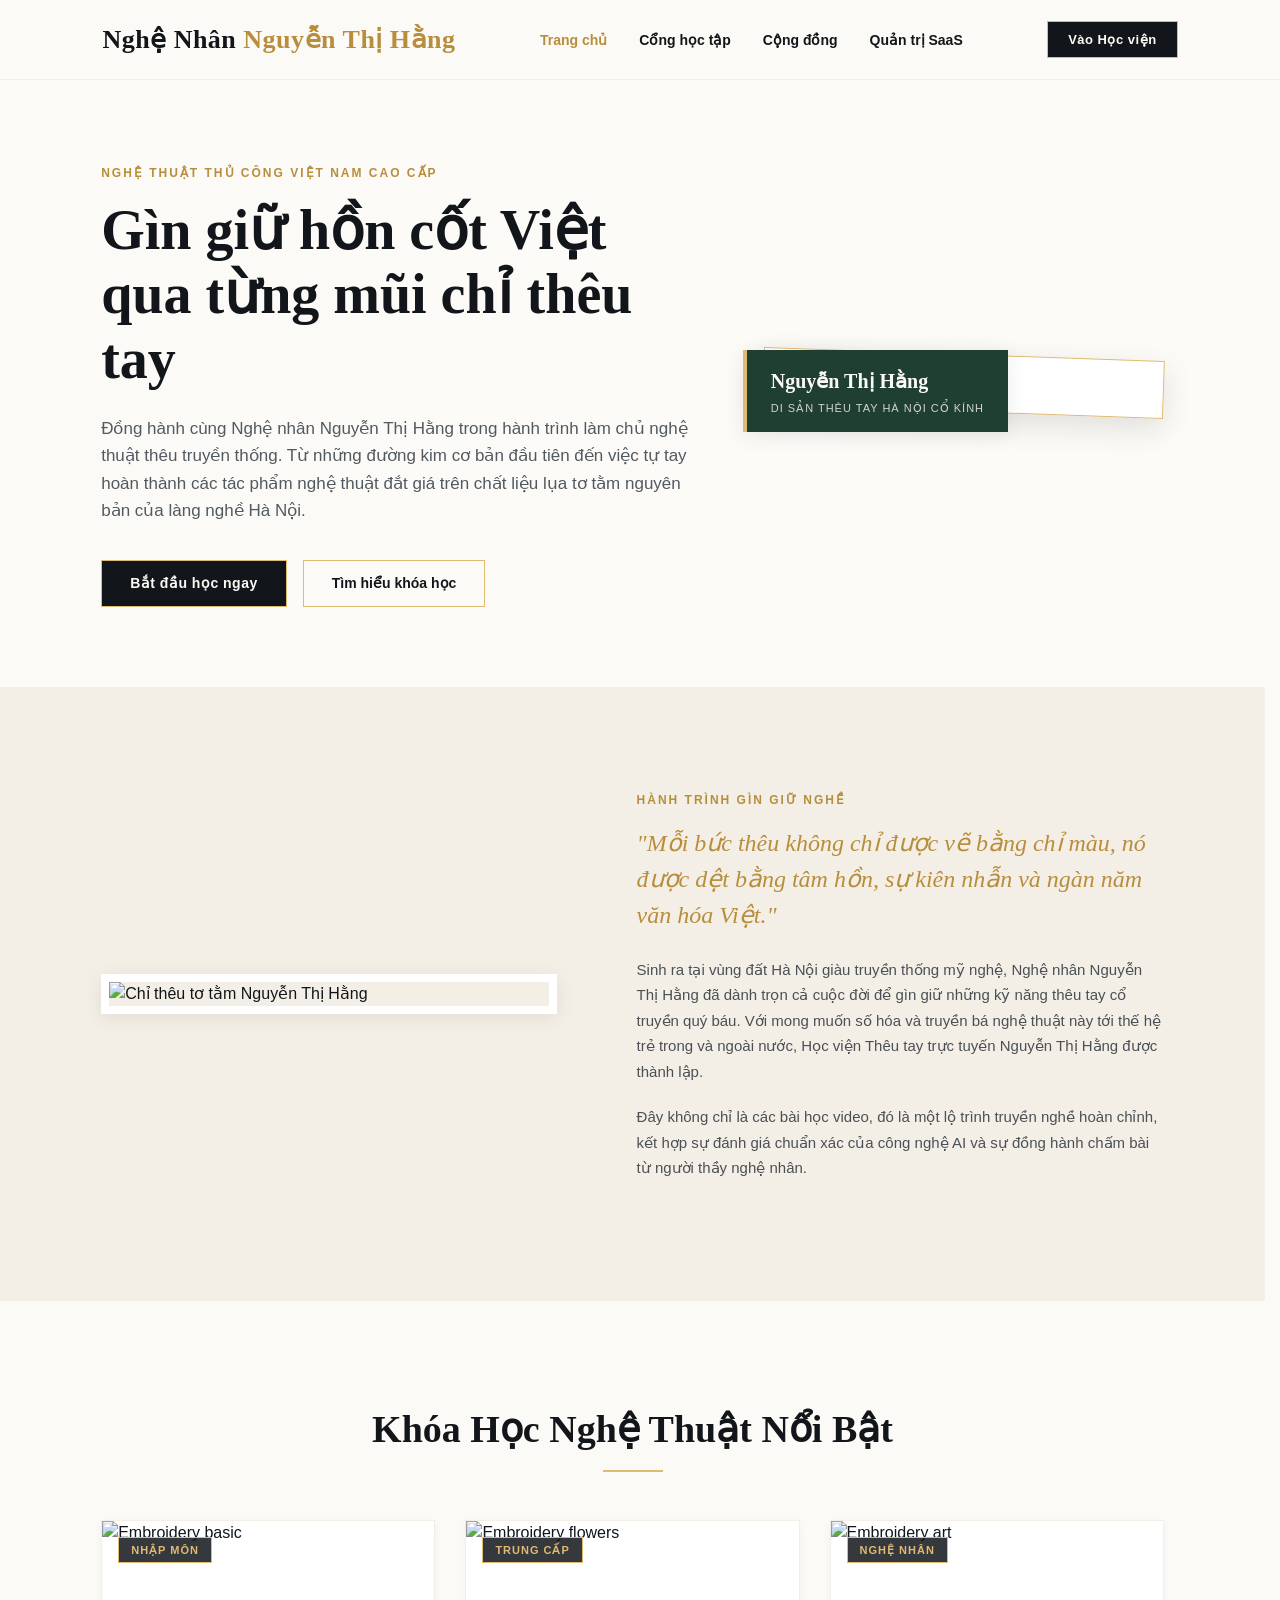
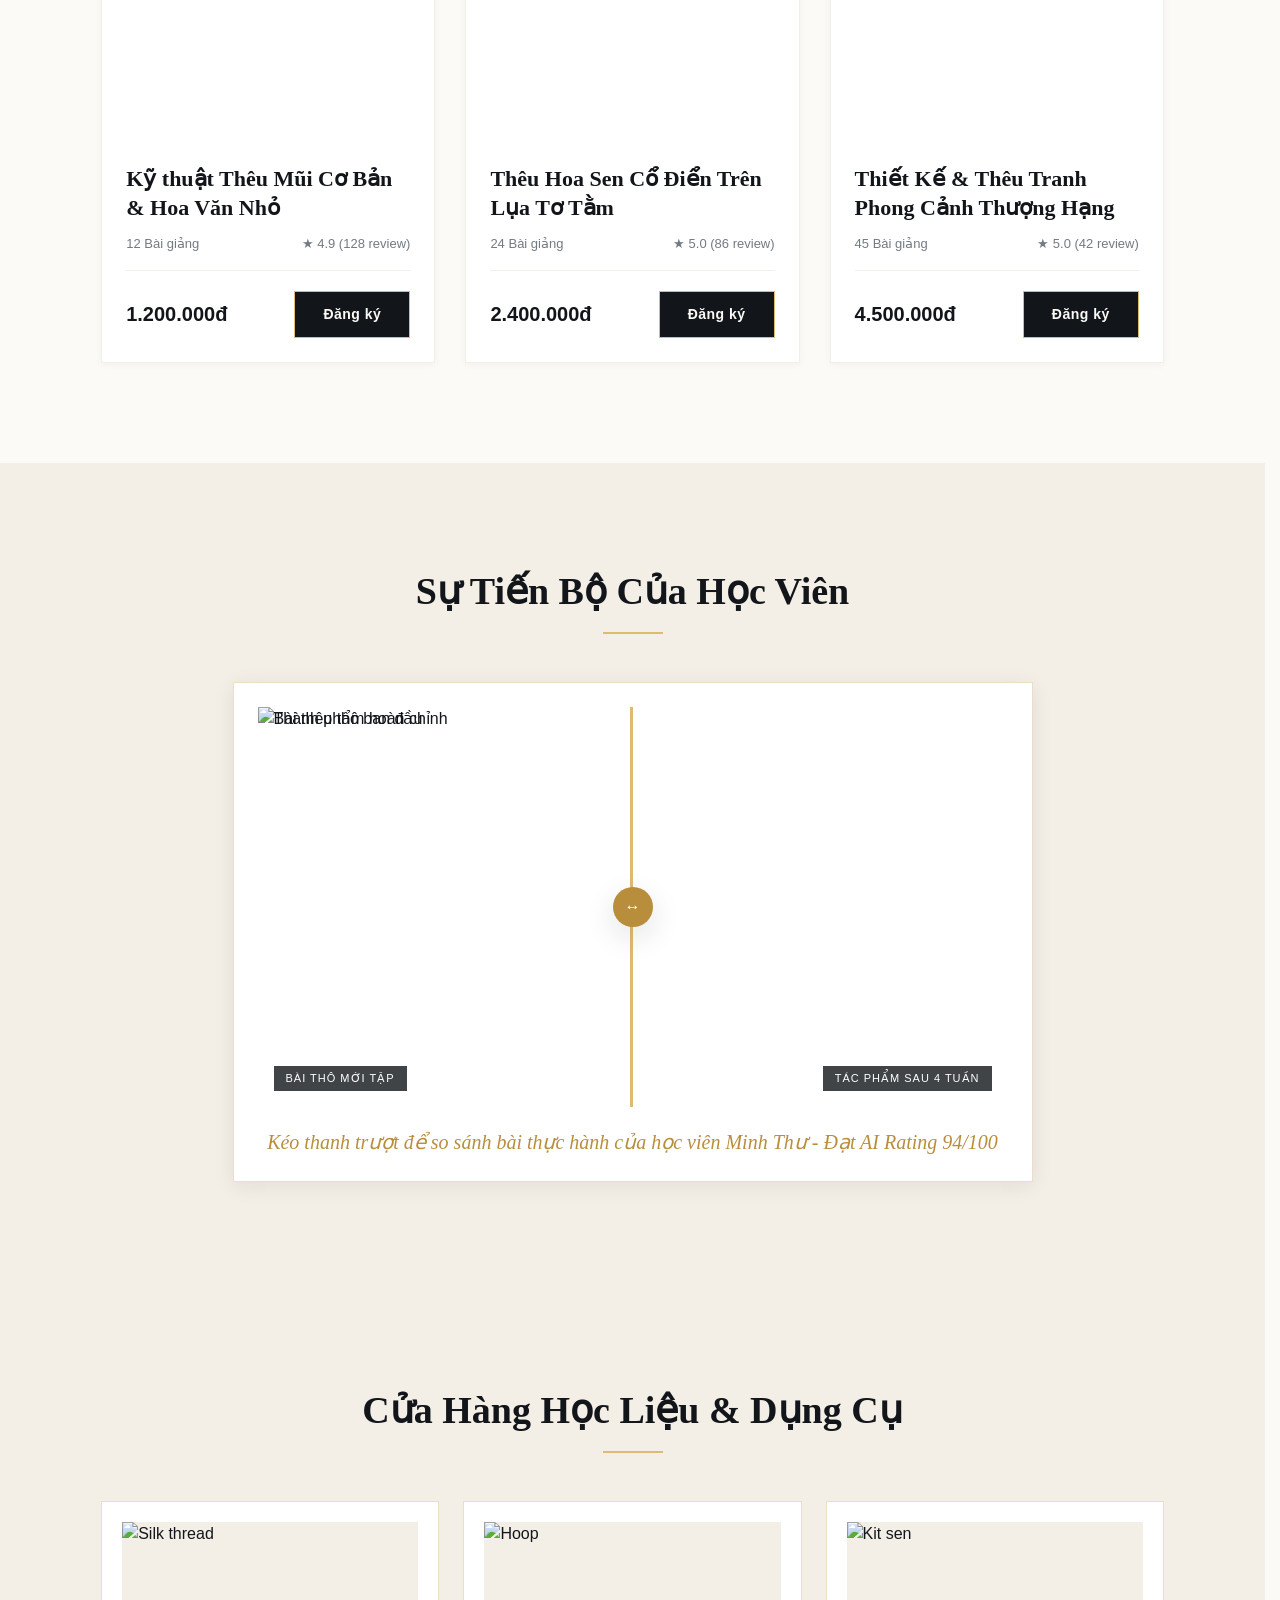
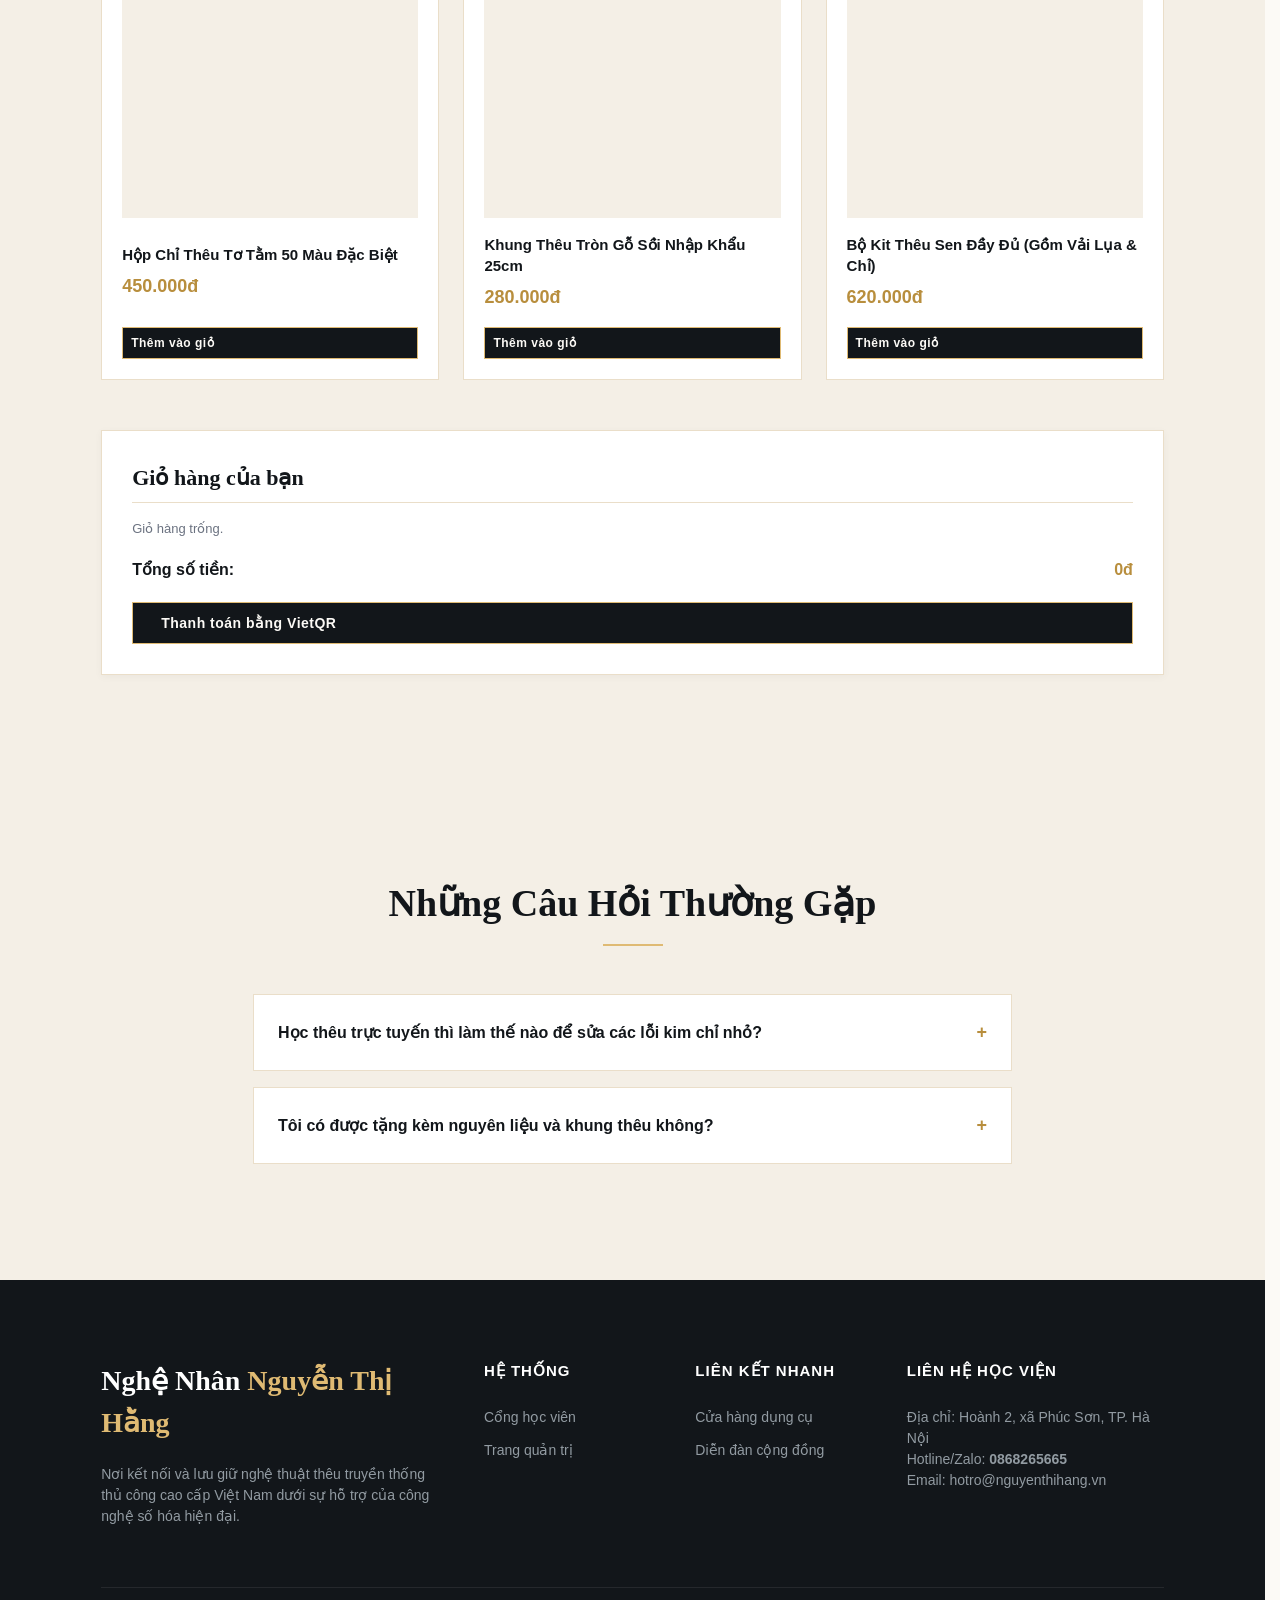
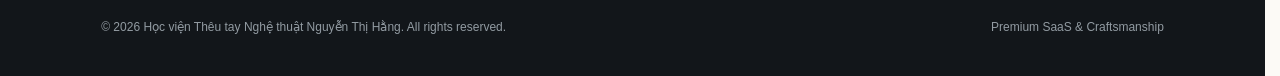
==== index.html @ 8f9fb41b "feat: init premium academy platform design and prototype v1.1" ====
<!DOCTYPE html>
<html lang="vi">
<head>
  <meta charset="UTF-8">
  <meta name="viewport" content="width=device-width, initial-scale=1.0">
  <title>Nghệ nhân Nguyễn Thị Hằng - Học viện Thêu tay Truyền thống Cao cấp</title>
  
  <!-- Main CSS modules -->
  <link rel="stylesheet" href="styles/main.css?v=1.4">
  <link rel="stylesheet" href="styles/landing.css?v=1.4">
  <link rel="stylesheet" href="styles/responsive.css?v=1.4">
</head>
<body>

  <!-- ====================================================
       HEADER / NAVIGATION BAR
       ==================================================== -->
  <nav class="header-nav">
    <a href="index.html" class="logo">Nghệ Nhân <span>Nguyễn Thị Hằng</span></a>
    <ul class="nav-links">
      <li class="active"><a href="index.html">Trang chủ</a></li>
      <li><a href="academy.html">Cổng học tập</a></li>
      <li><a href="community.html">Cộng đồng</a></li>
      <li><a href="admin.html">Quản trị SaaS</a></li>
    </ul>
    <div style="display: flex; align-items: center; gap: 12px;">
      <a href="academy.html" class="btn-primary nav-cta-desktop" style="padding: 8px 20px; font-size: 13px;">Vào Học viện</a>
      <button class="mobile-menu-toggle" onclick="toggleMobileMenu()" aria-label="Toggle Menu">
        <span></span>
      </button>
    </div>
  </nav>

  <!-- Mobile Navigation Drawer Overlay -->
  <div class="mobile-drawer-overlay" id="mobile-drawer-overlay" onclick="toggleMobileMenu()"></div>
  <div class="mobile-drawer" id="mobile-drawer">
    <ul class="mobile-drawer-links">
      <li class="active"><a href="index.html">Trang chủ</a></li>
      <li><a href="academy.html">Cổng học tập</a></li>
      <li><a href="community.html">Cộng đồng</a></li>
      <li><a href="admin.html">Quản trị SaaS</a></li>
    </ul>
    <div style="border-top:1px solid rgba(255,255,255,0.05); padding-top:20px;">
      <a href="academy.html" class="btn-primary" style="padding: 10px 20px; font-size: 14px; width:100%; justify-content:center; display:inline-flex;">Vào Học viện</a>
    </div>
  </div>

  <!-- ====================================================
       HERO SECTION
       ==================================================== -->
  <section class="lp-hero">
    <div class="lp-hero-content">
      <span class="lp-hero-tag">Nghệ thuật thủ công Việt Nam cao cấp</span>
      <h1 class="lp-hero-title">Gìn giữ hồn cốt Việt qua từng mũi chỉ thêu tay</h1>
      <p class="lp-hero-desc">Đồng hành cùng Nghệ nhân Nguyễn Thị Hằng trong hành trình làm chủ nghệ thuật thêu truyền thống. Từ những đường kim cơ bản đầu tiên đến việc tự tay hoàn thành các tác phẩm nghệ thuật đắt giá trên chất liệu lụa tơ tằm nguyên bản của làng nghề Hà Nội.</p>
      <div class="lp-hero-buttons">
        <a href="academy.html" class="btn-primary">Bắt đầu học ngay</a>
        <a href="#featured-courses" class="btn-secondary">Tìm hiểu khóa học</a>
      </div>
    </div>
    <div class="lp-hero-image-container">
      <div class="lp-hero-image-frame">
        <img src="https://images.unsplash.com/photo-1605721911519-3dfeb3be25e7?q=80&width=600&auto=format&fit=crop" alt="Nghệ nhân Nguyễn Thị Hằng" class="lp-hero-image">
      </div>
      <div class="lp-hero-badge">
        <div class="lp-hero-badge-title">Nguyễn Thị Hằng</div>
        <div class="lp-hero-badge-desc">Di sản thêu tay Hà Nội cổ kính</div>
      </div>
    </div>
  </section>

  <!-- ====================================================
       STORY SECTION
       ==================================================== -->
  <section class="lp-story">
    <div class="lp-story-image">
      <img src="https://images.unsplash.com/photo-1544816155-12df9643f363?q=80&width=500&auto=format&fit=crop" alt="Chỉ thêu tơ tằm Nguyễn Thị Hằng" style="width: 100%; display: block;">
    </div>
    <div class="lp-story-content">
      <span class="lp-hero-tag">Hành trình gìn giữ nghề</span>
      <div class="lp-story-quote">"Mỗi bức thêu không chỉ được vẽ bằng chỉ màu, nó được dệt bằng tâm hồn, sự kiên nhẫn và ngàn năm văn hóa Việt."</div>
      <p class="lp-story-text">Sinh ra tại vùng đất Hà Nội giàu truyền thống mỹ nghệ, Nghệ nhân Nguyễn Thị Hằng đã dành trọn cả cuộc đời để gìn giữ những kỹ năng thêu tay cổ truyền quý báu. Với mong muốn số hóa và truyền bá nghệ thuật này tới thế hệ trẻ trong và ngoài nước, Học viện Thêu tay trực tuyến Nguyễn Thị Hằng được thành lập.</p>
      <p class="lp-story-text">Đây không chỉ là các bài học video, đó là một lộ trình truyền nghề hoàn chỉnh, kết hợp sự đánh giá chuẩn xác của công nghệ AI và sự đồng hành chấm bài từ người thầy nghệ nhân.</p>
    </div>
  </section>

  <!-- ====================================================
       FEATURED COURSES
       ==================================================== -->
  <section class="lp-courses" id="featured-courses">
    <h2 class="section-title-luxury">Khóa Học Nghệ Thuật Nổi Bật</h2>
    <div class="lp-courses-grid">
      <div class="course-card">
        <div class="course-card-img-wrapper">
          <span class="course-card-level">Nhập môn</span>
          <img src="https://images.unsplash.com/photo-1620799140408-edc6dcb6d633?q=80&width=400&auto=format&fit=crop" class="course-card-img" alt="Embroidery basic">
        </div>
        <div class="course-card-body">
          <h3 class="course-card-title">Kỹ thuật Thêu Mũi Cơ Bản & Hoa Văn Nhỏ</h3>
          <div class="course-card-meta">
            <span>12 Bài giảng</span>
            <span>★ 4.9 (128 review)</span>
          </div>
          <div class="course-card-footer">
            <span class="course-card-price">1.200.000đ</span>
            <a href="academy.html" class="btn-primary course-card-btn">Đăng ký</a>
          </div>
        </div>
      </div>
      <div class="course-card">
        <div class="course-card-img-wrapper">
          <span class="course-card-level">Trung cấp</span>
          <img src="https://images.unsplash.com/photo-1578301978693-85fa9c0320b9?q=80&width=400&auto=format&fit=crop" class="course-card-img" alt="Embroidery flowers">
        </div>
        <div class="course-card-body">
          <h3 class="course-card-title">Thêu Hoa Sen Cổ Điển Trên Lụa Tơ Tằm</h3>
          <div class="course-card-meta">
            <span>24 Bài giảng</span>
            <span>★ 5.0 (86 review)</span>
          </div>
          <div class="course-card-footer">
            <span class="course-card-price">2.400.000đ</span>
            <a href="academy.html" class="btn-primary course-card-btn">Đăng ký</a>
          </div>
        </div>
      </div>
      <div class="course-card">
        <div class="course-card-img-wrapper">
          <span class="course-card-level">Nghệ nhân</span>
          <img src="https://images.unsplash.com/photo-1513364776144-60967b0f800f?q=80&width=400&auto=format&fit=crop" class="course-card-img" alt="Embroidery art">
        </div>
        <div class="course-card-body">
          <h3 class="course-card-title">Thiết Kế & Thêu Tranh Phong Cảnh Thượng Hạng</h3>
          <div class="course-card-meta">
            <span>45 Bài giảng</span>
            <span>★ 5.0 (42 review)</span>
          </div>
          <div class="course-card-footer">
            <span class="course-card-price">4.500.000đ</span>
            <a href="academy.html" class="btn-primary course-card-btn">Đăng ký</a>
          </div>
        </div>
      </div>
    </div>
  </section>

  <!-- ====================================================
       STUDENT SUCCESS (SLIDER)
       ==================================================== -->
  <section class="lp-success">
    <h2 class="section-title-luxury">Sự Tiến Bộ Của Học Viên</h2>
    <div class="slider-container">
      <div class="slider-view">
        <img src="https://images.unsplash.com/photo-1544816155-12df9643f363?q=80&width=800&auto=format&fit=crop" class="slider-img" alt="Thành phẩm hoàn chỉnh">
        <div class="slider-overlay" id="success-slider-overlay">
          <img src="https://images.unsplash.com/photo-1506744038136-46273834b3fb?q=80&width=800&auto=format&fit=crop" alt="Bài thêu thô ban đầu">
        </div>
        <div class="slider-handle" id="success-slider-handle" onmousedown="startSlideDrag(event)">↔</div>
        <div class="slider-label before">Bài Thô Mới Tập</div>
        <div class="slider-label after">Tác Phẩm Sau 4 Tuần</div>
      </div>
      <div class="slider-caption">Kéo thanh trượt để so sánh bài thực hành của học viên Minh Thư - Đạt AI Rating 94/100</div>
    </div>
  </section>

  <!-- ====================================================
       CỬA HÀNG HỌC LIỆU
       ==================================================== -->
  <section class="lp-courses" style="background:var(--color-silk-light);" id="handmade-shop">
    <h2 class="section-title-luxury">Cửa Hàng Học Liệu & Dụng Cụ</h2>
    <div class="shop-grid">
      <div class="shop-card">
        <img src="https://images.unsplash.com/photo-1544816155-12df9643f363?q=80&width=200&auto=format&fit=crop" class="shop-card-img" alt="Silk thread">
        <div>
          <h4 class="shop-card-title">Hộp Chỉ Thêu Tơ Tằm 50 Màu Đặc Biệt</h4>
          <div class="shop-card-price">450.000đ</div>
        </div>
        <button class="btn-primary" style="width:100%; font-size:12px; padding:8px;" onclick="addToCart('Hộp Chỉ Thêu Tơ Tằm 50 Màu', 450000)">Thêm vào giỏ</button>
      </div>
      <div class="shop-card">
        <img src="https://images.unsplash.com/photo-1506744038136-46273834b3fb?q=80&width=200&auto=format&fit=crop" class="shop-card-img" alt="Hoop">
        <div>
          <h4 class="shop-card-title">Khung Thêu Tròn Gỗ Sồi Nhập Khẩu 25cm</h4>
          <div class="shop-card-price">280.000đ</div>
        </div>
        <button class="btn-primary" style="width:100%; font-size:12px; padding:8px;" onclick="addToCart('Khung Thêu Tròn Gỗ Sồi 25cm', 280000)">Thêm vào giỏ</button>
      </div>
      <div class="shop-card">
        <img src="https://images.unsplash.com/photo-1620799140408-edc6dcb6d633?q=80&width=200&auto=format&fit=crop" class="shop-card-img" alt="Kit sen">
        <div>
          <h4 class="shop-card-title">Bộ Kit Thêu Sen Đầy Đủ (Gồm Vải Lụa & Chỉ)</h4>
          <div class="shop-card-price">620.000đ</div>
        </div>
        <button class="btn-primary" style="width:100%; font-size:12px; padding:8px;" onclick="addToCart('Bộ Kit Thêu Sen Đầy Đủ', 620000)">Thêm vào giỏ</button>
      </div>
    </div>

    <!-- Giỏ hàng động -->
    <div class="cart-container">
      <h3 style="font-family:var(--font-display); font-size:22px; margin-bottom:16px; border-bottom:1px solid var(--color-silk-dark); padding-bottom:8px;">Giỏ hàng của bạn</h3>
      <div id="cart-items-list">
        <p style="color:#6b7280; font-size:13px;">Giỏ hàng trống.</p>
      </div>
      <div style="display:flex; justify-content:space-between; align-items:center; margin-top:20px; font-weight:700; font-size:16px;">
        <span>Tổng số tiền:</span>
        <span id="cart-total-amount" style="color:var(--color-gold-dark);">0đ</span>
      </div>
      <button class="btn-primary" style="margin-top:20px; width:100%;" onclick="checkoutCart()">Thanh toán bằng VietQR</button>
    </div>
  </section>

  <!-- ====================================================
       FAQ SECTION
       ==================================================== -->
  <section class="lp-faq">
    <h2 class="section-title-luxury">Những Câu Hỏi Thường Gặp</h2>
    <div class="faq-item" onclick="toggleFaq(this)">
      <div class="faq-question">Học thêu trực tuyến thì làm thế nào để sửa các lỗi kim chỉ nhỏ?</div>
      <div class="faq-answer">Hệ thống tích hợp AI Stitch Reviewer. Học viên chỉ cần chụp ảnh bài thêu gửi lên, hệ thống sẽ tự quét và phát hiện các mũi thêu bị lỗi khoảng cách, lỏng chỉ để gợi ý khắc phục ngay lập tức, kết hợp sửa bài trực tiếp từ Nghệ nhân Nguyễn Thị Hằng.</div>
    </div>
    <div class="faq-item" onclick="toggleFaq(this)">
      <div class="faq-question">Tôi có được tặng kèm nguyên liệu và khung thêu không?</div>
      <div class="faq-answer">Có. Tất cả các gói khóa học chính thức đều được tặng kèm 1 Hộp Dụng Cụ Thực Hành gồm khung thêu gỗ sồi, vải lụa tơ tằm dệt tay và chỉ thêu đã được phân chia mã màu phù hợp với lộ trình học của bạn.</div>
    </div>
  </section>

  <!-- ====================================================
       FOOTER
       ==================================================== -->
  <footer class="lp-footer">
    <div class="footer-grid">
      <div class="footer-col">
        <div class="footer-logo">Nghệ Nhân <span>Nguyễn Thị Hằng</span></div>
        <p>Nơi kết nối và lưu giữ nghệ thuật thêu truyền thống thủ công cao cấp Việt Nam dưới sự hỗ trợ của công nghệ số hóa hiện đại.</p>
      </div>
      <div class="footer-col">
        <h4>Hệ thống</h4>
        <ul>
          <li><a href="academy.html">Cổng học viên</a></li>
          <li><a href="admin.html">Trang quản trị</a></li>
        </ul>
      </div>
      <div class="footer-col">
        <h4>Liên kết nhanh</h4>
        <ul>
          <li><a href="#handmade-shop">Cửa hàng dụng cụ</a></li>
          <li><a href="community.html">Diễn đàn cộng đồng</a></li>
        </ul>
      </div>
      <div class="footer-col">
        <h4>Liên hệ học viện</h4>
        <p>Địa chỉ: Hoành 2, xã Phúc Sơn, TP. Hà Nội</p>
        <p>Hotline/Zalo: <strong>0868265665</strong></p>
        <p>Email: hotro@nguyenthihang.vn</p>
      </div>
    </div>
    <div class="footer-bottom">
      <p>© 2026 Học viện Thêu tay Nghệ thuật Nguyễn Thị Hằng. All rights reserved.</p>
      <p>Premium SaaS & Craftsmanship</p>
    </div>
  </footer>

  <!-- ====================================================
       MODAL THANH TOÁN (VietQR)
       ==================================================== -->
  <div class="modal-overlay" id="payment-modal">
    <div class="modal-box">
      <h3 style="font-family:var(--font-display); font-size:24px; margin-bottom:12px; color:var(--color-charcoal);">CỔNG THANH TOÁN TỰ ĐỘNG</h3>
      <p style="font-size:13px; color:#6b7280; margin-bottom:20px;">Quét mã VietQR dưới đây để thanh toán tự động qua App ngân hàng.</p>
      <div style="background:white; padding:16px; display:inline-block; border:1px solid var(--color-silk-dark); margin-bottom:16px;">
        <img src="data:image/svg+xml;utf8,<svg xmlns='http://www.w3.org/2000/svg' width='160' height='160'><rect width='160' height='160' fill='white'/><rect x='10' y='10' width='140' height='140' fill='none' stroke='black' stroke-width='4'/><rect x='30' y='30' width='30' height='30' fill='black'/><rect x='100' y='30' width='30' height='30' fill='black'/><rect x='30' y='100' width='30' height='30' fill='black'/><rect x='80' y='80' width='40' height='40' fill='black'/></svg>" alt="VietQR" style="width: 150px; height: 150px;">
      </div>
      <div style="font-weight:700; font-size:18px; margin-bottom:24px; color:var(--color-gold-dark);" id="modal-payment-amount">0đ</div>
      <div style="display:flex; gap:12px; justify-content:center;">
        <button class="btn-primary" style="padding:10px 20px; font-size:13px;" onclick="closePaymentModal(true)">Xác nhận chuyển khoản thành công</button>
        <button class="btn-secondary" style="padding:10px 20px; font-size:13px;" onclick="closePaymentModal(false)">Hủy bỏ</button>
      </div>
    </div>
  </div>

  <!-- JavaScript logic modules -->
  <script src="js/cart.js?v=1.4"></script>
  <script>
    // Mobile menu toggle
    function toggleMobileMenu() {
      const toggle = document.querySelector('.mobile-menu-toggle');
      const drawer = document.getElementById('mobile-drawer');
      const overlay = document.getElementById('mobile-drawer-overlay');
      if (toggle && drawer && overlay) {
        toggle.classList.toggle('active');
        drawer.classList.toggle('active');
        overlay.classList.toggle('active');
      }
    }

    // FAQ toggler
    function toggleFaq(element) {
      element.classList.toggle('active');
    }

    // Before-After Success Slider Drag
    function startSlideDrag(e) {
      e.preventDefault();
      document.onmousemove = function(event) {
        let container = document.querySelector('.slider-view');
        let rect = container.getBoundingClientRect();
        let x = event.clientX - rect.left;
        if (x < 0) x = 0;
        if (x > rect.width) x = rect.width;
        
        let percentage = (x / rect.width) * 100;
        document.getElementById('success-slider-overlay').style.width = percentage + '%';
        document.getElementById('success-slider-handle').style.left = percentage + '%';
      };
      document.onmouseup = function() {
        document.onmousemove = null;
        document.onmouseup = null;
      };
    }
  </script>
</body>
</html>
---- styles/main.css ----
/* ----------------------------------------------------
   HỌC VIỆN THÊU TAY NGUYỄN THỊ HẰNG - MAIN CSS
   ---------------------------------------------------- */
:root {
  /* Colors */
  --color-ivory: #FCFAF6;
  --color-silk-light: #F4EFE6;
  --color-silk-dark: #EADEC9;
  --color-charcoal: #12161A;
  --color-charcoal-light: #1E2329;
  --color-gold-light: #DFBA73;
  --color-gold-dark: #B88E3D;
  --color-emerald: #1F3F32;
  --color-burgundy: #581C1C;
  --color-success: #2E7D32;
  --color-warning: #EF6C00;
  --color-danger: #C62828;
  
  /* Fonts */
  --font-display: 'Cormorant Garamond', serif;
  --font-ui: 'Plus Jakarta Sans', sans-serif;
  
  /* Shadows & Radius */
  --shadow-sm: 0 2px 8px rgba(18, 22, 26, 0.04);
  --shadow-md: 0 4px 20px rgba(18, 22, 26, 0.08);
  --shadow-lg: 0 10px 30px rgba(18, 22, 26, 0.12);
  
  --transition-smooth: all 0.3s cubic-bezier(0.4, 0, 0.2, 1);
}

html {
  scrollbar-gutter: stable;
  scroll-behavior: smooth;
}

* {
  box-sizing: border-box;
  margin: 0;
  padding: 0;
}

body {
  font-family: var(--font-ui);
  background-color: var(--color-ivory);
  color: var(--color-charcoal);
  overflow-x: hidden;
  line-height: 1.5;
  padding-top: 80px; /* Nhường chỗ cho Header cố định */
}

/* Header / Navigation bar chung */
.header-nav {
  height: 80px;
  display: flex;
  justify-content: space-between;
  align-items: center;
  padding: 0 8%;
  background: rgba(252, 250, 246, 0.95);
  border-bottom: 1px solid var(--color-silk-light);
  position: fixed;
  top: 0;
  left: 0;
  right: 0;
  z-index: 1000;
  backdrop-filter: blur(12px);
}

.logo {
  font-family: var(--font-display);
  font-size: 26px;
  font-weight: 700;
  color: var(--color-charcoal);
  text-decoration: none;
  letter-spacing: 0.5px;
}

.logo span {
  color: var(--color-gold-dark);
}

.nav-links {
  display: flex;
  gap: 32px;
  list-style: none;
}

.nav-links a {
  text-decoration: none;
  color: var(--color-charcoal);
  font-weight: 600;
  font-size: 14px;
  transition: var(--transition-smooth);
}

.nav-links a:hover,
.nav-links li.active a {
  color: var(--color-gold-dark);
}

/* Buttons */
.btn-primary {
  background: var(--color-charcoal);
  color: var(--color-ivory);
  border: 1px solid var(--color-gold-light);
  padding: 12px 28px;
  font-family: var(--font-ui);
  font-weight: 600;
  font-size: 14px;
  cursor: pointer;
  transition: var(--transition-smooth);
  display: inline-flex;
  align-items: center;
  gap: 8px;
  letter-spacing: 0.5px;
  text-decoration: none;
}

.btn-primary:hover {
  background: var(--color-gold-dark);
  border-color: var(--color-gold-dark);
  box-shadow: 0 0 12px rgba(223, 186, 115, 0.5);
  color: var(--color-charcoal);
}

.btn-secondary {
  background: transparent;
  color: var(--color-charcoal);
  border: 1px solid var(--color-gold-light);
  padding: 12px 28px;
  font-family: var(--font-ui);
  font-weight: 600;
  font-size: 14px;
  cursor: pointer;
  transition: var(--transition-smooth);
  display: inline-flex;
  align-items: center;
  gap: 8px;
  text-decoration: none;
}

.btn-secondary:hover {
  background: var(--color-silk-light);
}

/* Section Title */
.section-title-luxury {
  font-family: var(--font-display);
  font-size: 38px;
  font-weight: 600;
  color: var(--color-charcoal);
  text-align: center;
  position: relative;
  margin-bottom: 48px;
}

.section-title-luxury::after {
  content: '';
  display: block;
  width: 60px;
  height: 2px;
  background: var(--color-gold-light);
  margin: 12px auto 0 auto;
}

/* Modal Payment styles */
.modal-overlay {
  position: fixed;
  top: 0;
  left: 0;
  right: 0;
  bottom: 0;
  background: rgba(18, 22, 26, 0.7);
  display: flex;
  align-items: center;
  justify-content: center;
  z-index: 20000;
  opacity: 0;
  pointer-events: none;
  transition: var(--transition-smooth);
}

.modal-overlay.active {
  opacity: 1;
  pointer-events: auto;
}

.modal-box {
  background: var(--color-ivory);
  border: 1px solid var(--color-gold-light);
  padding: 40px;
  max-width: 480px;
  width: 90%;
  text-align: center;
  box-shadow: var(--shadow-lg);
  transform: scale(0.9);
  transition: var(--transition-smooth);
}

.modal-overlay.active .modal-box {
  transform: scale(1);
}

/* Sidebar layout chung cho portal */
.portal-layout {
  display: flex;
  min-height: calc(100vh - 80px);
}

.portal-sidebar {
  width: 260px;
  background: var(--color-charcoal);
  color: #90989f;
  border-right: 1px solid rgba(255, 255, 255, 0.05);
  display: flex;
  flex-direction: column;
  justify-content: space-between;
  flex-shrink: 0;
}

.portal-menu {
  padding: 24px 16px;
  list-style: none;
}

.portal-menu-item {
  margin-bottom: 6px;
}

.portal-menu-link {
  display: flex;
  align-items: center;
  gap: 12px;
  padding: 12px 16px;
  color: #90989f;
  text-decoration: none;
  font-size: 14px;
  font-weight: 500;
  border-radius: 6px;
  transition: var(--transition-smooth);
}

.portal-menu-link:hover {
  color: white;
  background: rgba(255, 255, 255, 0.02);
}

.portal-menu-link.active {
  background: var(--color-gold-light);
  color: var(--color-charcoal);
  font-weight: 600;
}

.portal-profile-bar {
  padding: 20px;
  border-top: 1px solid rgba(255, 255, 255, 0.05);
  display: flex;
  align-items: center;
  gap: 12px;
}

.avatar {
  width: 40px;
  height: 40px;
  border-radius: 50%;
  background: var(--color-gold-light);
  display: flex;
  align-items: center;
  justify-content: center;
  font-weight: bold;
  color: var(--color-charcoal);
  border: 2px solid var(--color-gold-light);
}

.portal-main {
  flex: 1;
  padding: 40px;
  background: #FDFCF9;
  overflow-y: auto;
}

/* ====================================================
     MOBILE DRAWER MENU & TOGGLE
     ==================================================== */
/* Ẩn các thành phần di động trên màn hình Desktop */
@media screen and (min-width: 769px) {
  .mobile-drawer,
  .mobile-drawer-overlay,
  .mobile-menu-toggle {
    display: none !important;
  }
}

.mobile-menu-toggle {
  display: none;
  background: none;
  border: none;
  cursor: pointer;
  z-index: 1001;
  width: 40px;
  height: 40px;
  align-items: center;
  justify-content: center;
}

.mobile-menu-toggle span {
  display: block;
  width: 24px;
  height: 2px;
  background-color: var(--color-charcoal);
  position: relative;
  transition: background-color 0.3s ease;
}

.mobile-menu-toggle span::before,
.mobile-menu-toggle span::after {
  content: '';
  position: absolute;
  width: 24px;
  height: 2px;
  background-color: var(--color-charcoal);
  left: 0;
  transition: transform 0.3s ease;
}

.mobile-menu-toggle span::before {
  top: -6px;
}

.mobile-menu-toggle span::after {
  bottom: -6px;
}

.mobile-menu-toggle.active span {
  background-color: transparent;
}
.mobile-menu-toggle.active span::before {
  transform: translateY(6px) rotate(45deg);
  background-color: var(--color-gold-light);
}
.mobile-menu-toggle.active span::after {
  transform: translateY(-6px) rotate(-45deg);
  background-color: var(--color-gold-light);
}

.mobile-drawer {
  position: fixed;
  top: 0;
  right: -100%;
  width: 300px;
  height: 100vh;
  background: var(--color-charcoal);
  z-index: 999;
  padding: 100px 30px 40px 30px;
  box-shadow: var(--shadow-lg);
  transition: right 0.4s cubic-bezier(0.4, 0, 0.2, 1);
  display: flex;
  flex-direction: column;
  justify-content: space-between;
}

.mobile-drawer.active {
  right: 0;
}

.mobile-drawer-links {
  list-style: none;
  display: flex;
  flex-direction: column;
  gap: 20px;
}

.mobile-drawer-links a {
  text-decoration: none;
  color: #90989f;
  font-size: 16px;
  font-weight: 600;
  font-family: var(--font-ui);
  transition: var(--transition-smooth);
  display: block;
  padding: 8px 0;
}

.mobile-drawer-links li.active a,
.mobile-drawer-links a:hover {
  color: var(--color-gold-light);
  padding-left: 8px;
}

.mobile-drawer-overlay {
  position: fixed;
  top: 0;
  left: 0;
  right: 0;
  bottom: 0;
  background: rgba(18, 22, 26, 0.6);
  z-index: 998;
  opacity: 0;
  pointer-events: none;
  backdrop-filter: blur(4px);
  transition: opacity 0.3s ease;
}

.mobile-drawer-overlay.active {
  opacity: 1;
  pointer-events: auto;
}

/* Hiệu ứng fade-in mượt mà cho các tab content */
.student-subtab-content,
.ad-main {
  animation: tabFadeIn 0.35s cubic-bezier(0.4, 0, 0.2, 1);
}

@keyframes tabFadeIn {
  from {
    opacity: 0;
    transform: translateY(6px);
  }
  to {
    opacity: 1;
    transform: translateY(0);
  }
}
---- styles/landing.css ----
/* ----------------------------------------------------
   HỌC VIỆN THÊU TAY NGUYỄN THỊ HẰNG - LANDING & SHOP CSS
   ---------------------------------------------------- */

/* Hero Section */
.lp-hero {
  display: flex;
  padding: 80px 8%;
  align-items: center;
  gap: 60px;
  background: radial-gradient(circle at 90% 10%, #FDFBF7 0%, var(--color-ivory) 100%);
}

.lp-hero-content {
  flex: 1.2;
}

.lp-hero-tag {
  font-size: 12px;
  text-transform: uppercase;
  letter-spacing: 2px;
  color: var(--color-gold-dark);
  font-weight: 700;
  margin-bottom: 16px;
  display: inline-block;
}

.lp-hero-title {
  font-family: var(--font-display);
  font-size: 56px;
  font-weight: 700;
  line-height: 1.15;
  color: var(--color-charcoal);
  margin-bottom: 24px;
}

.lp-hero-desc {
  font-size: 17px;
  color: #525a61;
  margin-bottom: 36px;
  line-height: 1.6;
}

.lp-hero-buttons {
  display: flex;
  gap: 16px;
}

.lp-hero-image-container {
  flex: 0.8;
  position: relative;
}

.lp-hero-image-frame {
  border: 1px solid var(--color-gold-light);
  padding: 16px;
  background: white;
  box-shadow: var(--shadow-lg);
  transform: rotate(2deg);
  transition: var(--transition-smooth);
}

.lp-hero-image-frame:hover {
  transform: rotate(0deg);
}

.lp-hero-image {
  width: 100%;
  height: auto;
  display: block;
  filter: sepia(10%) contrast(102%);
}

.lp-hero-badge {
  position: absolute;
  bottom: -20px;
  left: -20px;
  background: var(--color-emerald);
  color: var(--color-ivory);
  padding: 16px 24px;
  box-shadow: var(--shadow-md);
  border-left: 4px solid var(--color-gold-light);
  z-index: 10;
}

.lp-hero-badge-title {
  font-family: var(--font-display);
  font-size: 20px;
  font-weight: 600;
}

.lp-hero-badge-desc {
  font-size: 11px;
  opacity: 0.8;
  text-transform: uppercase;
  letter-spacing: 1px;
  margin-top: 4px;
}

/* Story Section */
.lp-story {
  padding: 100px 8%;
  background: var(--color-silk-light);
  display: flex;
  align-items: center;
  gap: 80px;
}

.lp-story-image {
  flex: 1;
  border: 8px solid white;
  box-shadow: var(--shadow-md);
}

.lp-story-content {
  flex: 1.2;
}

.lp-story-quote {
  font-family: var(--font-display);
  font-size: 24px;
  font-style: italic;
  color: var(--color-gold-dark);
  margin-bottom: 24px;
  line-height: 1.5;
}

.lp-story-text {
  font-size: 15px;
  line-height: 1.7;
  color: #4a5056;
  margin-bottom: 20px;
}

/* Featured Courses */
.lp-courses {
  padding: 100px 8%;
  background: var(--color-ivory);
}

.lp-courses-grid {
  display: grid;
  grid-template-columns: repeat(auto-fit, minmax(320px, 1fr));
  gap: 30px;
}

.course-card {
  background: white;
  border: 1px solid var(--color-silk-light);
  overflow: hidden;
  box-shadow: var(--shadow-sm);
  transition: var(--transition-smooth);
  position: relative;
}

.course-card:hover {
  transform: translateY(-6px);
  box-shadow: var(--shadow-md);
  border-color: var(--color-gold-light);
}

.course-card-img-wrapper {
  position: relative;
  height: 220px;
  overflow: hidden;
}

.course-card-img {
  width: 100%;
  height: 100%;
  object-fit: cover;
  transition: var(--transition-smooth);
}

.course-card:hover .course-card-img {
  transform: scale(1.05);
}

.course-card-level {
  position: absolute;
  top: 16px;
  left: 16px;
  background: rgba(18, 22, 26, 0.85);
  color: var(--color-gold-light);
  padding: 4px 12px;
  font-size: 11px;
  text-transform: uppercase;
  letter-spacing: 1px;
  font-weight: 600;
  border: 1px solid var(--color-gold-light);
}

.course-card-body {
  padding: 24px;
}

.course-card-title {
  font-family: var(--font-display);
  font-size: 22px;
  font-weight: 600;
  margin-bottom: 12px;
  line-height: 1.3;
}

.course-card-meta {
  display: flex;
  justify-content: space-between;
  color: #727b83;
  font-size: 13px;
  margin-bottom: 20px;
  padding-bottom: 16px;
  border-bottom: 1px solid var(--color-silk-light);
}

.course-card-footer {
  display: flex;
  justify-content: space-between;
  align-items: center;
}

.course-card-price {
  font-size: 20px;
  font-weight: 700;
  color: var(--color-charcoal);
}

.course-card-price del {
  font-size: 13px;
  color: #929ba2;
  font-weight: 400;
  margin-right: 6px;
}

/* Success Slider (Before-After) */
.lp-success {
  padding: 100px 8%;
  background: var(--color-silk-light);
}

.slider-container {
  max-width: 800px;
  margin: 0 auto;
  background: white;
  border: 1px solid var(--color-silk-dark);
  padding: 24px;
  box-shadow: var(--shadow-md);
}

.slider-view {
  position: relative;
  width: 100%;
  height: 400px;
  overflow: hidden;
}

.slider-img {
  position: absolute;
  top: 0;
  left: 0;
  width: 100%;
  height: 100%;
  object-fit: cover;
}

.slider-overlay {
  position: absolute;
  top: 0;
  left: 0;
  width: 50%;
  height: 100%;
  overflow: hidden;
  border-right: 3px solid var(--color-gold-light);
}

.slider-overlay img {
  width: 800px;
  height: 400px;
  object-fit: cover;
  max-width: none;
}

.slider-handle {
  position: absolute;
  top: 0;
  bottom: 0;
  left: 50%;
  width: 40px;
  height: 40px;
  background: var(--color-gold-dark);
  color: white;
  border-radius: 50%;
  display: flex;
  align-items: center;
  justify-content: center;
  transform: translate(-50%, 180px);
  box-shadow: var(--shadow-lg);
  cursor: ew-resize;
  font-weight: bold;
  z-index: 10;
}

.slider-label {
  position: absolute;
  bottom: 16px;
  background: rgba(18, 22, 26, 0.8);
  color: white;
  padding: 4px 12px;
  font-size: 11px;
  text-transform: uppercase;
  letter-spacing: 1px;
}

.slider-label.before { left: 16px; }
.slider-label.after { right: 16px; }

.slider-caption {
  text-align: center;
  margin-top: 20px;
  font-family: var(--font-display);
  font-size: 20px;
  font-style: italic;
  color: var(--color-gold-dark);
}

/* FAQ & Footers */
.lp-faq {
  padding: 100px 20%;
  background: var(--color-silk-light);
}

.faq-item {
  background: white;
  border: 1px solid var(--color-silk-dark);
  margin-bottom: 16px;
  padding: 24px;
  cursor: pointer;
}

.faq-question {
  font-family: var(--font-ui);
  font-size: 16px;
  font-weight: 600;
  display: flex;
  justify-content: space-between;
  align-items: center;
}

.faq-answer {
  margin-top: 16px;
  font-size: 14px;
  color: #5c6267;
  display: none;
}

.faq-item.active .faq-answer {
  display: block;
}

.faq-item.active .faq-question::after {
  content: '−';
}

.faq-question::after {
  content: '+';
  font-size: 18px;
  color: var(--color-gold-dark);
}

.lp-footer {
  background: var(--color-charcoal);
  color: #929ba2;
  padding: 80px 8% 40px 8%;
  font-size: 14px;
}

.footer-grid {
  display: grid;
  grid-template-columns: 2fr 1fr 1fr 1.5fr;
  gap: 40px;
  margin-bottom: 60px;
}

.footer-logo {
  font-family: var(--font-display);
  font-size: 28px;
  color: white;
  font-weight: 700;
  margin-bottom: 20px;
}

.footer-logo span {
  color: var(--color-gold-light);
}

.footer-col h4 {
  color: white;
  font-size: 15px;
  margin-bottom: 24px;
  text-transform: uppercase;
  letter-spacing: 1px;
}

.footer-col ul {
  list-style: none;
}

.footer-col ul li {
  margin-bottom: 12px;
}

.footer-col ul li a {
  color: #929ba2;
  text-decoration: none;
  transition: var(--transition-smooth);
}

.footer-col ul li a:hover {
  color: white;
}

.footer-bottom {
  border-top: 1px solid rgba(255, 255, 255, 0.08);
  padding-top: 30px;
  display: flex;
  justify-content: space-between;
  font-size: 12px;
}

/* ----------------------------------------------------
   CỬA HÀNG HỌC LIỆU (SHOP)
   ---------------------------------------------------- */
.shop-grid {
  display: grid;
  grid-template-columns: repeat(auto-fit, minmax(240px, 1fr));
  gap: 24px;
  margin-bottom: 40px;
}

.shop-card {
  background: white;
  border: 1px solid var(--color-silk-dark);
  padding: 20px;
  display: flex;
  flex-direction: column;
  justify-content: space-between;
  transition: var(--transition-smooth);
}

.shop-card:hover {
  border-color: var(--color-gold-light);
  box-shadow: var(--shadow-md);
  transform: translateY(-4px);
}

.shop-card-img {
  width: 100%;
  aspect-ratio: 1;
  object-fit: cover;
  background: var(--color-silk-light);
  margin-bottom: 16px;
}

.shop-card-title {
  font-size: 15px;
  font-weight: 600;
  margin-bottom: 8px;
  line-height: 1.4;
}

.shop-card-price {
  font-size: 18px;
  font-weight: 700;
  color: var(--color-gold-dark);
  margin-bottom: 16px;
}

.cart-container {
  background: white;
  border: 1px solid var(--color-silk-dark);
  padding: 30px;
  margin-top: 50px;
  box-shadow: var(--shadow-sm);
}

.cart-item {
  display: flex;
  justify-content: space-between;
  align-items: center;
  padding: 16px 0;
  border-bottom: 1px solid var(--color-silk-light);
}

.cart-item span {
  font-weight: 600;
  font-size: 14px;
}
---- styles/responsive.css ----
/* ----------------------------------------------------
   HỌC VIỆN THÊU TAY NGUYỄN THỊ HẰNG - RESPONSIVE MOBILE-FIRST
   ---------------------------------------------------- */

/* --- TABLET LAYOUT (max-width: 1024px) --- */
@media screen and (max-width: 1024px) {
  .lp-hero {
    flex-direction: column;
    padding: 60px 5%;
    text-align: center;
    gap: 40px;
  }
  
  .lp-hero-buttons {
    justify-content: center;
  }
  
  .lp-hero-image-container {
    max-width: 500px;
    width: 100%;
  }

  .lp-story {
    flex-direction: column;
    padding: 60px 5%;
    gap: 40px;
  }

  .sa-course-player {
    grid-template-columns: 1fr;
  }

  .ad-grid-2 {
    grid-template-columns: 1fr;
  }

  .com-layout {
    grid-template-columns: 1fr;
  }
}

/* --- MOBILE LAYOUT (max-width: 768px) --- */
@media screen and (max-width: 768px) {
  body {
    padding-top: 70px;
  }

  .header-nav {
    height: 70px;
    padding: 0 5%;
  }

  .logo {
    font-size: 20px;
  }

  .nav-links {
    display: none; /* Ẩn menu chính trên mobile */
  }

  .mobile-menu-toggle {
    display: flex; /* Hiện Hamburger Menu trên mobile */
  }

  .nav-cta-desktop {
    display: none !important; /* Ẩn nút CTA trên mobile nav */
  }

  .lp-hero-title {
    font-size: 38px;
  }

  .lp-hero-desc {
    font-size: 15px;
  }

  .section-title-luxury {
    font-size: 28px;
    margin-bottom: 30px;
  }

  /* Success Before-After slider mobile */
  .slider-view {
    height: 250px;
  }
  
  .slider-overlay img {
    height: 250px;
    width: 100%;
  }

  .slider-handle {
    transform: translate(-50%, 105px);
  }

  /* Gallery Grid LP */
  .gallery-grid {
    grid-template-columns: repeat(2, 1fr);
  }

  .gallery-item {
    height: 180px;
  }

  /* Portal Sidebar layout mobile */
  .portal-layout {
    flex-direction: column;
  }

  .portal-sidebar {
    width: 100%;
    border-right: none;
    border-bottom: 1px solid rgba(255, 255, 255, 0.05);
  }

  .portal-sidebar-title {
    display: none !important; /* Ẩn chữ tiêu đề Học viện Portal trên di động */
  }

  .portal-menu {
    display: flex;
    overflow-x: auto;
    padding: 12px 16px;
    gap: 8px;
    -webkit-overflow-scrolling: touch;
    scrollbar-width: none; /* Ẩn thanh cuộn trên Firefox */
  }

  .portal-menu::-webkit-scrollbar {
    display: none; /* Ẩn thanh cuộn trên Chrome/Safari */
  }

  .portal-menu-item {
    margin-bottom: 0;
    flex-shrink: 0;
  }

  .portal-menu-link {
    padding: 8px 14px;
    font-size: 13px;
    white-space: nowrap;
  }

  .portal-profile-bar {
    display: none; /* Ẩn thanh profile sidebar dưới đáy */
  }

  .portal-main {
    padding: 20px 16px;
  }

  /* Cart Container Mobile */
  .cart-container {
    padding: 16px;
    margin-top: 30px;
  }

  /* Modal Box Mobile */
  .modal-box {
    padding: 24px 16px;
  }

  /* AI stitch analyzer mobile */
  .ai-flex {
    flex-direction: column;
  }

  .ai-upload-box {
    height: 280px;
  }

  /* Shop */
  .shop-grid {
    grid-template-columns: repeat(2, 1fr);
    gap: 16px;
  }
  
  .shop-card {
    padding: 12px;
  }

  /* Admin tables */
  .ad-layout {
    flex-direction: column;
  }

  .ad-sidebar {
    width: 100%;
    padding: 16px;
    border-right: none;
    border-bottom: 1px solid #e5e7eb;
  }

  .ad-sidebar-title {
    display: none !important; /* Ẩn chữ tiêu đề Bảng Vận Hành trên di động */
  }
  
  .ad-sidebar ul {
    display: flex;
    overflow-x: auto;
    gap: 8px;
    scrollbar-width: none; /* Ẩn thanh cuộn trên Firefox */
  }

  .ad-sidebar ul::-webkit-scrollbar {
    display: none; /* Ẩn thanh cuộn trên Chrome/Safari */
  }

  .ad-menu-link {
    margin-bottom: 0;
    white-space: nowrap;
  }

  .ad-main {
    padding: 20px 16px;
  }

  .ad-kpis {
    grid-template-columns: repeat(2, 1fr);
    gap: 12px;
  }

  .kpi-card {
    padding: 16px;
  }

  .kpi-val {
    font-size: 22px;
  }

  /* Bảng biểu cho phép cuộn ngang */
  .ad-panel {
    overflow-x: auto;
  }

  .ad-table {
    width: 100%;
    min-width: 600px;
  }
  
  /* Footer mobile */
  .footer-grid {
    grid-template-columns: 1fr;
    gap: 30px;
  }
}

/* --- EXTREMELY SMALL SCREENS (max-width: 480px) --- */
@media screen and (max-width: 480px) {
  .lp-hero-title {
    font-size: 32px;
  }

  .lp-hero-buttons {
    flex-direction: column;
    gap: 12px;
  }

  .gallery-grid {
    grid-template-columns: 1fr;
  }

  .shop-grid {
    grid-template-columns: 1fr;
  }

  .ad-kpis {
    grid-template-columns: 1fr;
  }
}
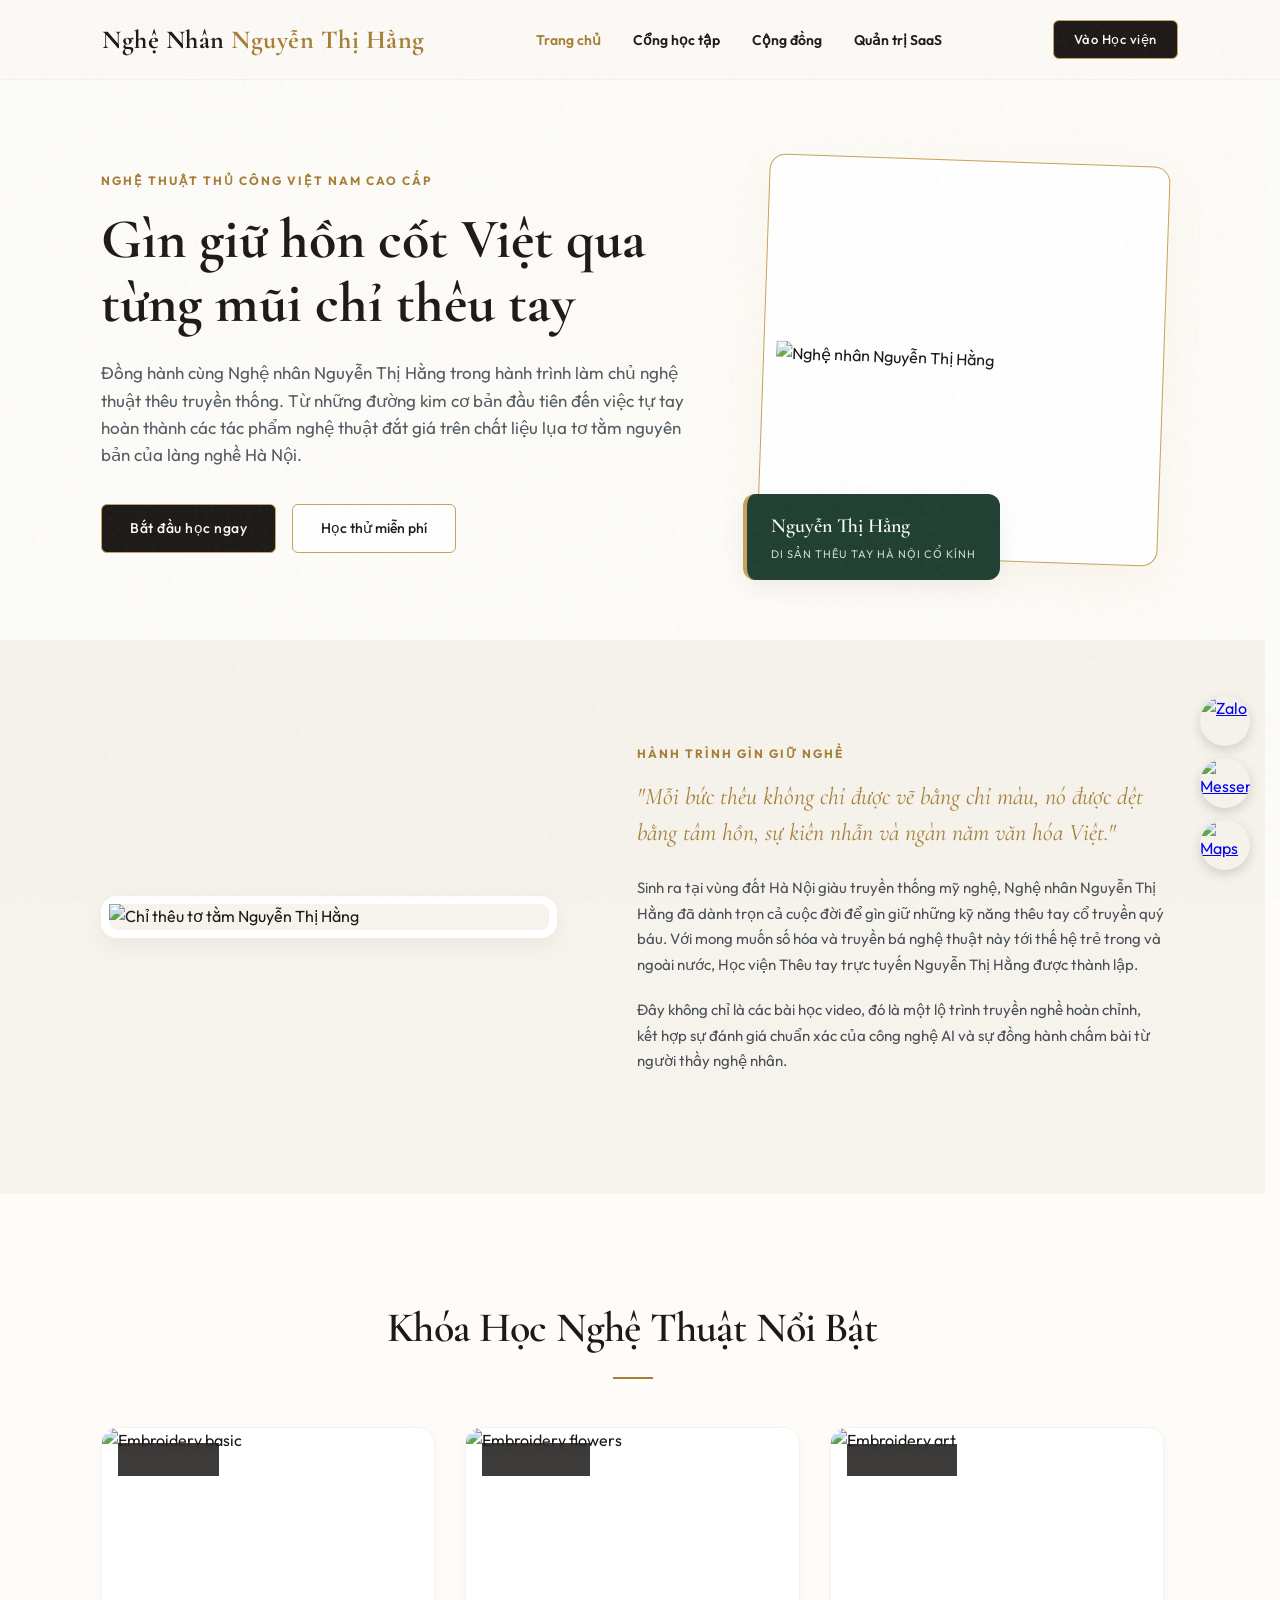
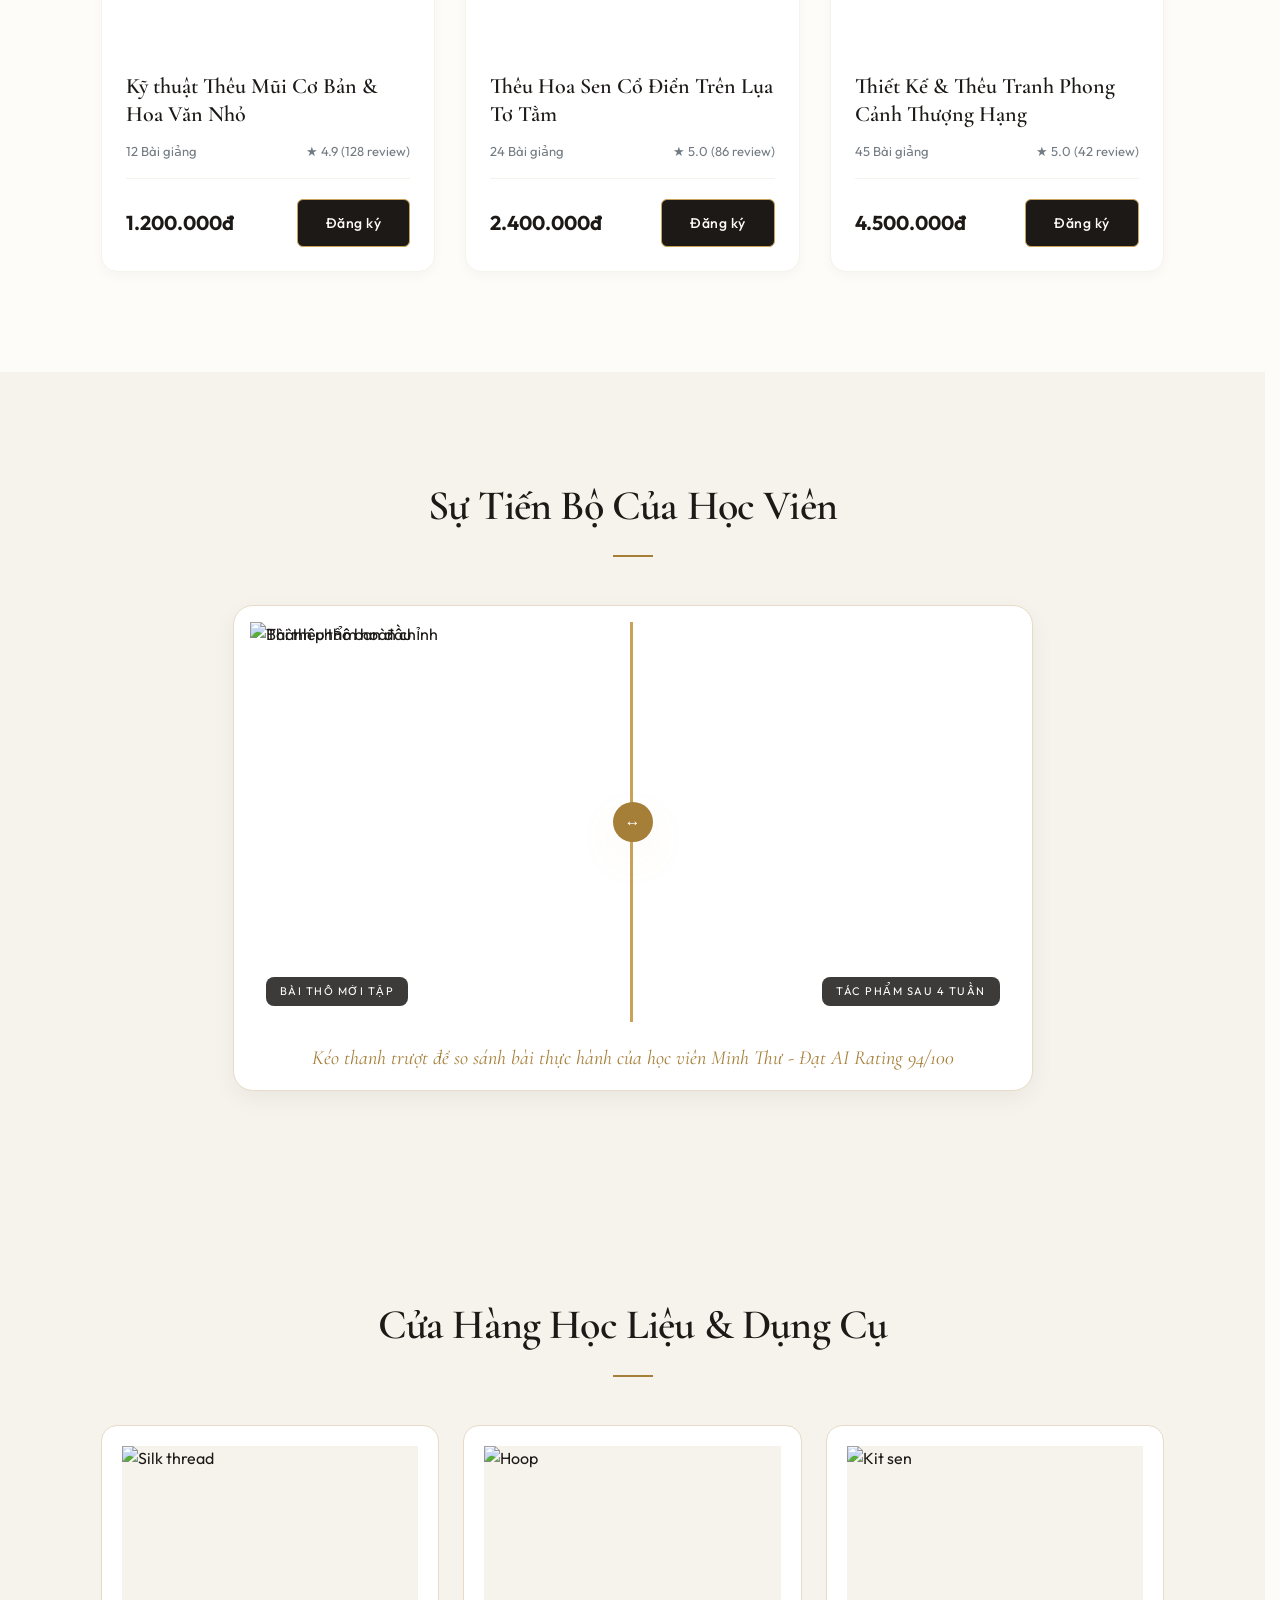
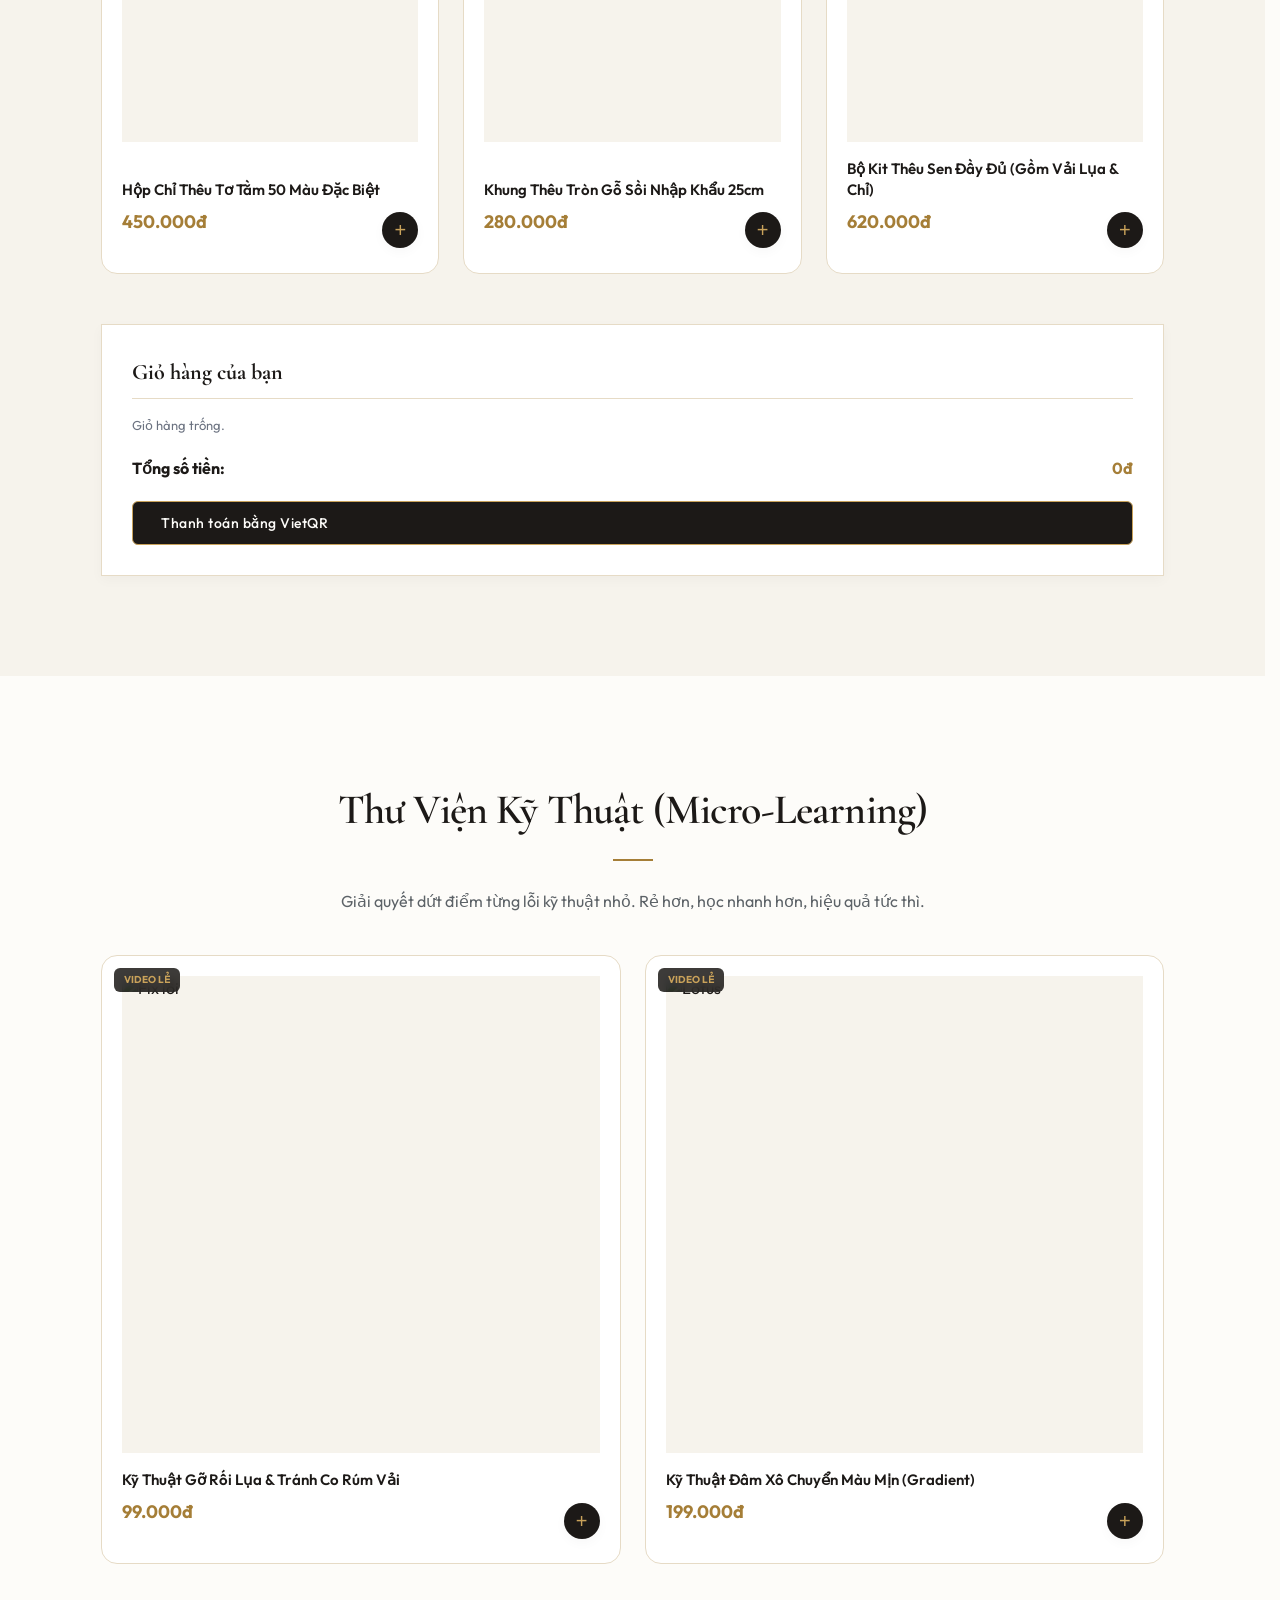
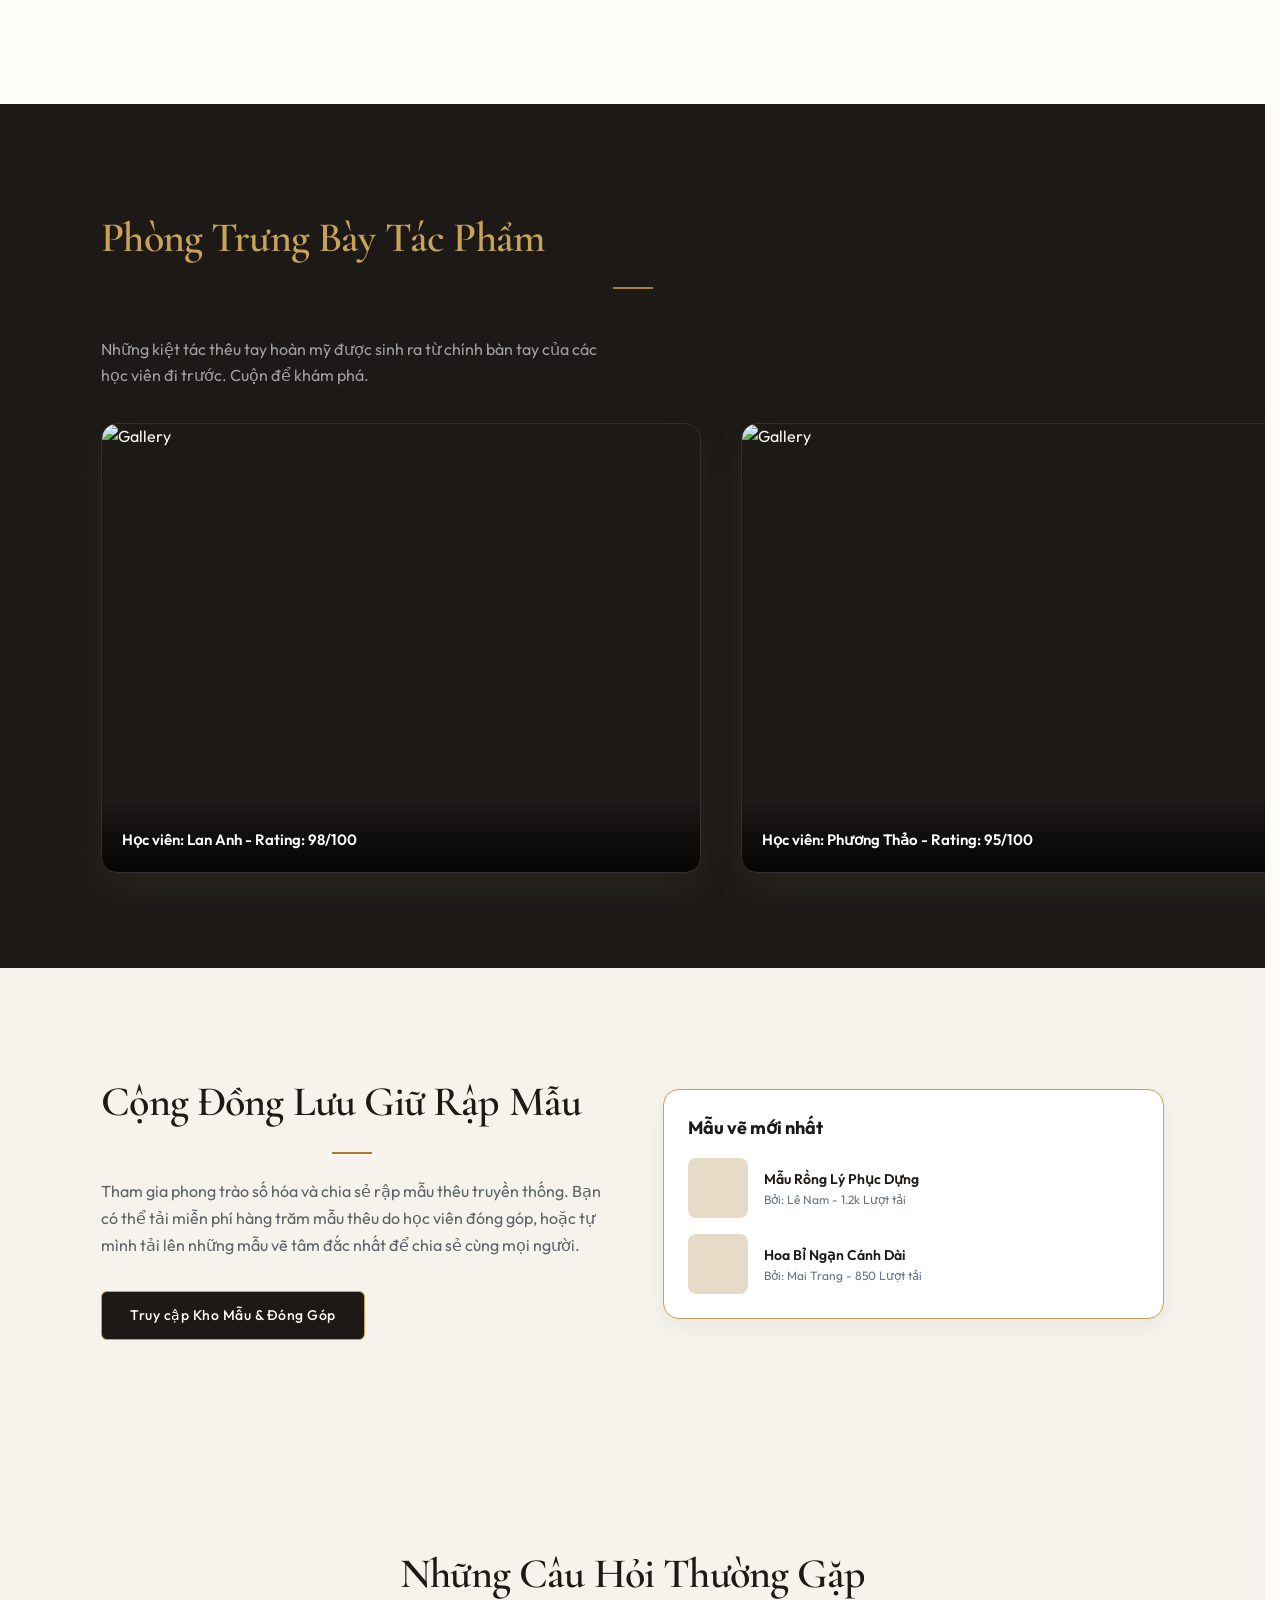
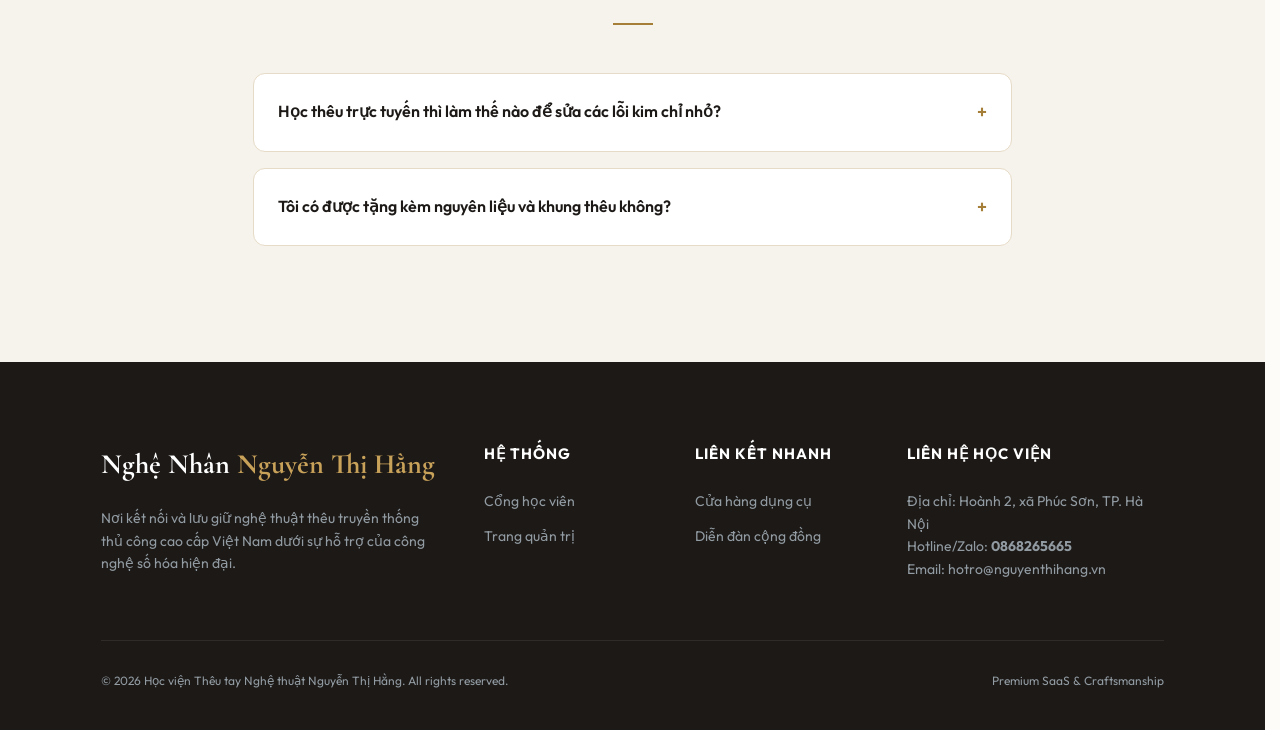
==== commit ebe340de: "feat(ui): update landing page, admin, academy layout and styles" ====
--- a/index.html
+++ b/index.html
@@ -5,12 +5,18 @@
   <meta name="viewport" content="width=device-width, initial-scale=1.0">
   <title>Nghệ nhân Nguyễn Thị Hằng - Học viện Thêu tay Truyền thống Cao cấp</title>
   
+  <link rel="preconnect" href="https://fonts.googleapis.com">
+  <link rel="preconnect" href="https://fonts.gstatic.com" crossorigin>
+  <link href="https://fonts.googleapis.com/css2?family=Cormorant+Garamond:ital,wght@0,400;0,600;0,700;1,400;1,600&family=Outfit:wght@300;400;500;600&display=swap" rel="stylesheet">
+  
   <!-- Main CSS modules -->
   <link rel="stylesheet" href="styles/main.css?v=1.4">
   <link rel="stylesheet" href="styles/landing.css?v=1.4">
   <link rel="stylesheet" href="styles/responsive.css?v=1.4">
 </head>
 <body>
+  <div class="noise-overlay" aria-hidden="true"></div>
+
 
   <!-- ====================================================
        HEADER / NAVIGATION BAR
@@ -20,7 +26,7 @@
     <ul class="nav-links">
       <li class="active"><a href="index.html">Trang chủ</a></li>
       <li><a href="academy.html">Cổng học tập</a></li>
-      <li><a href="community.html">Cộng đồng</a></li>
+      <li><a href="academy.html#community">Cộng đồng</a></li>
       <li><a href="admin.html">Quản trị SaaS</a></li>
     </ul>
     <div style="display: flex; align-items: center; gap: 12px;">
@@ -37,7 +43,7 @@
     <ul class="mobile-drawer-links">
       <li class="active"><a href="index.html">Trang chủ</a></li>
       <li><a href="academy.html">Cổng học tập</a></li>
-      <li><a href="community.html">Cộng đồng</a></li>
+      <li><a href="academy.html#community" onclick="toggleMobileMenu(); switchStudentTab('community')">Cộng đồng</a></li>
       <li><a href="admin.html">Quản trị SaaS</a></li>
     </ul>
     <div style="border-top:1px solid rgba(255,255,255,0.05); padding-top:20px;">
@@ -53,14 +59,16 @@
       <span class="lp-hero-tag">Nghệ thuật thủ công Việt Nam cao cấp</span>
       <h1 class="lp-hero-title">Gìn giữ hồn cốt Việt qua từng mũi chỉ thêu tay</h1>
       <p class="lp-hero-desc">Đồng hành cùng Nghệ nhân Nguyễn Thị Hằng trong hành trình làm chủ nghệ thuật thêu truyền thống. Từ những đường kim cơ bản đầu tiên đến việc tự tay hoàn thành các tác phẩm nghệ thuật đắt giá trên chất liệu lụa tơ tằm nguyên bản của làng nghề Hà Nội.</p>
-      <div class="lp-hero-buttons">
+      <div class="lp-hero-buttons gsap-hero-btn">
         <a href="academy.html" class="btn-primary">Bắt đầu học ngay</a>
-        <a href="#featured-courses" class="btn-secondary">Tìm hiểu khóa học</a>
+        <a href="academy.html#trial" class="btn-secondary" style="background: white;">Học thử miễn phí</a>
       </div>
     </div>
     <div class="lp-hero-image-container">
-      <div class="lp-hero-image-frame">
-        <img src="https://images.unsplash.com/photo-1605721911519-3dfeb3be25e7?q=80&width=600&auto=format&fit=crop" alt="Nghệ nhân Nguyễn Thị Hằng" class="lp-hero-image">
+      <div class="lp-hero-image-frame" style="min-height: 400px; display: flex; align-items: center; justify-content: center;">
+        <img src="https://images.unsplash.com/photo-1544816155-12df9643f363?q=80&width=600&auto=format&fit=crop" 
+             onerror="this.onerror=null; this.src='https://images.pexels.com/photos/4609022/pexels-photo-4609022.jpeg?auto=compress&cs=tinysrgb&w=600';" 
+             alt="Nghệ nhân Nguyễn Thị Hằng" class="lp-hero-image">
       </div>
       <div class="lp-hero-badge">
         <div class="lp-hero-badge-title">Nguyễn Thị Hằng</div>
@@ -173,25 +181,31 @@
         <img src="https://images.unsplash.com/photo-1544816155-12df9643f363?q=80&width=200&auto=format&fit=crop" class="shop-card-img" alt="Silk thread">
         <div>
           <h4 class="shop-card-title">Hộp Chỉ Thêu Tơ Tằm 50 Màu Đặc Biệt</h4>
-          <div class="shop-card-price">450.000đ</div>
-        </div>
-        <button class="btn-primary" style="width:100%; font-size:12px; padding:8px;" onclick="addToCart('Hộp Chỉ Thêu Tơ Tằm 50 Màu', 450000)">Thêm vào giỏ</button>
+          <div style="display:flex; justify-content:space-between; align-items:center; margin-top:8px;">
+            <div class="shop-card-price" style="margin-top:0;">450.000đ</div>
+            <button class="btn-add-cart-icon" onclick="addToCart('Hộp Chỉ Thêu Tơ Tằm 50 Màu', 450000)">+</button>
+          </div>
+        </div>
       </div>
       <div class="shop-card">
         <img src="https://images.unsplash.com/photo-1506744038136-46273834b3fb?q=80&width=200&auto=format&fit=crop" class="shop-card-img" alt="Hoop">
         <div>
           <h4 class="shop-card-title">Khung Thêu Tròn Gỗ Sồi Nhập Khẩu 25cm</h4>
-          <div class="shop-card-price">280.000đ</div>
-        </div>
-        <button class="btn-primary" style="width:100%; font-size:12px; padding:8px;" onclick="addToCart('Khung Thêu Tròn Gỗ Sồi 25cm', 280000)">Thêm vào giỏ</button>
+          <div style="display:flex; justify-content:space-between; align-items:center; margin-top:8px;">
+            <div class="shop-card-price" style="margin-top:0;">280.000đ</div>
+            <button class="btn-add-cart-icon" onclick="addToCart('Khung Thêu Tròn Gỗ Sồi 25cm', 280000)">+</button>
+          </div>
+        </div>
       </div>
       <div class="shop-card">
         <img src="https://images.unsplash.com/photo-1620799140408-edc6dcb6d633?q=80&width=200&auto=format&fit=crop" class="shop-card-img" alt="Kit sen">
         <div>
           <h4 class="shop-card-title">Bộ Kit Thêu Sen Đầy Đủ (Gồm Vải Lụa & Chỉ)</h4>
-          <div class="shop-card-price">620.000đ</div>
-        </div>
-        <button class="btn-primary" style="width:100%; font-size:12px; padding:8px;" onclick="addToCart('Bộ Kit Thêu Sen Đầy Đủ', 620000)">Thêm vào giỏ</button>
+          <div style="display:flex; justify-content:space-between; align-items:center; margin-top:8px;">
+            <div class="shop-card-price" style="margin-top:0;">620.000đ</div>
+            <button class="btn-add-cart-icon" onclick="addToCart('Bộ Kit Thêu Sen Đầy Đủ', 620000)">+</button>
+          </div>
+        </div>
       </div>
     </div>
 
@@ -206,6 +220,100 @@
         <span id="cart-total-amount" style="color:var(--color-gold-dark);">0đ</span>
       </div>
       <button class="btn-primary" style="margin-top:20px; width:100%;" onclick="checkoutCart()">Thanh toán bằng VietQR</button>
+    </div>
+  </section>
+
+  <!-- ====================================================
+       SINGLE VIDEOS (THƯ VIỆN VIDEO KỸ THUẬT)
+       ==================================================== -->
+  <section class="lp-singles" style="padding: 100px 8%; background: var(--color-ivory);">
+    <h2 class="section-title-luxury gsap-fade-up">Thư Viện Kỹ Thuật (Micro-Learning)</h2>
+    <p style="text-align:center; max-width:600px; margin:-20px auto 40px auto; color:#5c6267;" class="gsap-fade-up">Giải quyết dứt điểm từng lỗi kỹ thuật nhỏ. Rẻ hơn, học nhanh hơn, hiệu quả tức thì.</p>
+    <div class="shop-grid gsap-stagger-up">
+      <div class="shop-card" style="position:relative; overflow:hidden;">
+        <div style="position:absolute; top:12px; left:12px; background:rgba(28,25,23,0.85); color:var(--color-gold-light); padding:4px 10px; font-size:10px; border-radius:6px; z-index:2; font-weight:700; backdrop-filter:blur(4px);">VIDEO LẺ</div>
+        <img src="https://images.unsplash.com/photo-1605721911519-3dfeb3be25e7?q=80&width=400&auto=format&fit=crop" class="shop-card-img" alt="Fix lỗi">
+        <div>
+          <h4 class="shop-card-title">Kỹ Thuật Gỡ Rối Lụa & Tránh Co Rúm Vải</h4>
+          <div style="display:flex; justify-content:space-between; align-items:center; margin-top:8px;">
+            <div class="shop-card-price" style="margin-top:0;">99.000đ</div>
+            <button class="btn-add-cart-icon" onclick="addToCart('Video: Kỹ Thuật Gỡ Rối', 99000)">+</button>
+          </div>
+        </div>
+      </div>
+      <div class="shop-card" style="position:relative; overflow:hidden;">
+        <div style="position:absolute; top:12px; left:12px; background:rgba(28,25,23,0.85); color:var(--color-gold-light); padding:4px 10px; font-size:10px; border-radius:6px; z-index:2; font-weight:700; backdrop-filter:blur(4px);">VIDEO LẺ</div>
+        <img src="https://images.unsplash.com/photo-1544816155-12df9643f363?q=80&width=400&auto=format&fit=crop" class="shop-card-img" alt="Lotus">
+        <div>
+          <h4 class="shop-card-title">Kỹ Thuật Đâm Xô Chuyển Màu Mịn (Gradient)</h4>
+          <div style="display:flex; justify-content:space-between; align-items:center; margin-top:8px;">
+            <div class="shop-card-price" style="margin-top:0;">199.000đ</div>
+            <button class="btn-add-cart-icon" onclick="addToCart('Video: Đâm Xô Chuyển Màu', 199000)">+</button>
+          </div>
+        </div>
+      </div>
+    </div>
+  </section>
+
+  <!-- ====================================================
+       STUDENT GALLERY (HORIZONTAL SCROLL)
+       ==================================================== -->
+  <section class="lp-gallery" id="gallery-container" style="background: var(--color-charcoal); color: var(--color-ivory); overflow:hidden;">
+    <div style="padding: 100px 8% 40px 8%;">
+      <h2 class="section-title-luxury gsap-fade-up" style="color:var(--color-gold-light); text-align:left;">Phòng Trưng Bày Tác Phẩm</h2>
+      <p style="color:#a0a0a0; max-width:500px;" class="gsap-fade-up">Những kiệt tác thêu tay hoàn mỹ được sinh ra từ chính bàn tay của các học viên đi trước. Cuộn để khám phá.</p>
+    </div>
+    <div class="gallery-track" id="gallery-track" style="display:flex; width: 300vw; height:60vh; align-items:center; gap:40px; padding:0 8% 100px 8%;">
+      <!-- Card 1 -->
+      <div class="gallery-card">
+        <img src="https://images.unsplash.com/photo-1578301978693-85fa9c0320b9?q=80&width=600&auto=format&fit=crop" alt="Gallery">
+        <div class="gallery-info">Học viên: Lan Anh - Rating: 98/100</div>
+      </div>
+      <!-- Card 2 -->
+      <div class="gallery-card">
+        <img src="https://images.unsplash.com/photo-1513364776144-60967b0f800f?q=80&width=600&auto=format&fit=crop" alt="Gallery">
+        <div class="gallery-info">Học viên: Phương Thảo - Rating: 95/100</div>
+      </div>
+      <!-- Card 3 -->
+      <div class="gallery-card">
+        <img src="https://images.unsplash.com/photo-1620799140408-edc6dcb6d633?q=80&width=600&auto=format&fit=crop" alt="Gallery">
+        <div class="gallery-info">Học viên: Ngọc Hân - Rating: 99/100</div>
+      </div>
+      <!-- Card 4 -->
+      <div class="gallery-card">
+        <img src="https://images.unsplash.com/photo-1506744038136-46273834b3fb?q=80&width=600&auto=format&fit=crop" alt="Gallery">
+        <div class="gallery-info">Học viên: Bích Ngọc - Rating: 94/100</div>
+      </div>
+    </div>
+  </section>
+
+  <!-- ====================================================
+       PATTERN COMMUNITY (ĐÓNG GÓP MẪU)
+       ==================================================== -->
+  <section class="lp-contribute" style="padding: 100px 8%; background: var(--color-silk-light); display:flex; align-items:center; justify-content:space-between; gap:60px;">
+    <div class="gsap-fade-up" style="flex:1;">
+      <h2 class="section-title-luxury" style="text-align:left; margin-bottom:24px;">Cộng Đồng Lưu Giữ Rập Mẫu</h2>
+      <p style="font-size:16px; color:#5c6267; margin-bottom:32px; line-height:1.7;">Tham gia phong trào số hóa và chia sẻ rập mẫu thêu truyền thống. Bạn có thể tải miễn phí hàng trăm mẫu thêu do học viên đóng góp, hoặc tự mình tải lên những mẫu vẽ tâm đắc nhất để chia sẻ cùng mọi người.</p>
+      <a href="academy.html#contribute" class="btn-primary">Truy cập Kho Mẫu & Đóng Góp</a>
+    </div>
+    <div class="gsap-fade-left" style="flex:1;">
+      <div style="background:white; padding:24px; border-radius:16px; box-shadow:var(--shadow-md); border:1px solid var(--color-gold-light);">
+        <h4 style="font-size:18px; margin-bottom:16px;">Mẫu vẽ mới nhất</h4>
+        <div style="display:flex; gap:16px; margin-bottom:16px; align-items:center;">
+          <div style="width:60px; height:60px; border-radius:8px; background:var(--color-silk-dark);"></div>
+          <div>
+            <div style="font-weight:600; font-size:14px;">Mẫu Rồng Lý Phục Dựng</div>
+            <div style="font-size:12px; color:#6b7280;">Bởi: Lê Nam - 1.2k Lượt tải</div>
+          </div>
+        </div>
+        <div style="display:flex; gap:16px; align-items:center;">
+          <div style="width:60px; height:60px; border-radius:8px; background:var(--color-silk-dark);"></div>
+          <div>
+            <div style="font-weight:600; font-size:14px;">Hoa Bỉ Ngạn Cánh Dài</div>
+            <div style="font-size:12px; color:#6b7280;">Bởi: Mai Trang - 850 Lượt tải</div>
+          </div>
+        </div>
+      </div>
     </div>
   </section>
 
@@ -260,27 +368,144 @@
     </div>
   </footer>
 
+  <!-- FLOATING CONTACT WIDGET -->
+  <div class="floating-contact-widget">
+    <a href="#" class="contact-icon" title="Zalo">
+      <img src="https://blogger.googleusercontent.com/img/b/R29vZ2xl/AVvXsEg3DrZoAwHqbR-DuIy32rVDU8jhXVN5BI1EFLFgt6TLycc0Ww9n1xenD4_7rMP4_jgdvHbyu_2GuTN2hO7nLrTMCXG0FRtxB8eMRVfep-xD-fBupQ-cbgJhURHIRyb7pruocOhes_T0Ha1pFftDu2wJ3r-DkNlCUELll4-KmsE5uA_5oBKc26GveRQf6x7N" 
+           onerror="this.onerror=null; this.src='https://upload.wikimedia.org/wikipedia/commons/thumb/9/91/Icon_of_Zalo.svg/512px-Icon_of_Zalo.svg.png';" alt="Zalo">
+    </a>
+    <a href="#" class="contact-icon" title="Messenger">
+      <img src="https://blogger.googleusercontent.com/img/b/R29vZ2xl/AVvXsEhe0gSHksqgU2llRHRyTrUvMZTB4V3-rb_IgfOBzle9DZJWkXY9qsurzlteYut7MzYPXtl-DiuldrSGy1KaeH5M3-xBVa9yLU39_PvDYBtxDblhAKG0SJID6x1zwbvuQWwSp2ouDNO-Wwkg7Q7jEKQHLdjWVJrZHqRLL7b1ZLsMcYhNunMchH6Qnx-" 
+           onerror="this.onerror=null; this.src='https://upload.wikimedia.org/wikipedia/commons/thumb/b/be/Facebook_Messenger_logo_2020.svg/512px-Facebook_Messenger_logo_2020.svg.png';" alt="Messenger">
+    </a>
+    <a href="#" class="contact-icon" title="Google Maps">
+      <img src="https://blogger.googleusercontent.com/img/b/R29vZ2xl/AVvXsEiKXw1Q8mZFo6fY5fIkRQIWYfg8cQqMRa3iC5-wvyw96XB4h4P0QZbyozVIGrq0CNHZ7g0081VlWImqehP--O_5GRuhIfkRu3cRN4Td0KacxzkcEHTNrit0KDXhQ2PD9N3fHF3W1SArjCE4LlonBh8HKNxxOqxgsrrAHSumMRYF0nF" 
+           onerror="this.onerror=null; this.src='https://upload.wikimedia.org/wikipedia/commons/thumb/a/aa/Google_Maps_icon_%282020%29.svg/512px-Google_Maps_icon_%282020%29.svg.png';" alt="Maps">
+    </a>
+  </div>
+
   <!-- ====================================================
        MODAL THANH TOÁN (VietQR)
        ==================================================== -->
   <div class="modal-overlay" id="payment-modal">
-    <div class="modal-box">
-      <h3 style="font-family:var(--font-display); font-size:24px; margin-bottom:12px; color:var(--color-charcoal);">CỔNG THANH TOÁN TỰ ĐỘNG</h3>
-      <p style="font-size:13px; color:#6b7280; margin-bottom:20px;">Quét mã VietQR dưới đây để thanh toán tự động qua App ngân hàng.</p>
-      <div style="background:white; padding:16px; display:inline-block; border:1px solid var(--color-silk-dark); margin-bottom:16px;">
-        <img src="data:image/svg+xml;utf8,<svg xmlns='http://www.w3.org/2000/svg' width='160' height='160'><rect width='160' height='160' fill='white'/><rect x='10' y='10' width='140' height='140' fill='none' stroke='black' stroke-width='4'/><rect x='30' y='30' width='30' height='30' fill='black'/><rect x='100' y='30' width='30' height='30' fill='black'/><rect x='30' y='100' width='30' height='30' fill='black'/><rect x='80' y='80' width='40' height='40' fill='black'/></svg>" alt="VietQR" style="width: 150px; height: 150px;">
-      </div>
-      <div style="font-weight:700; font-size:18px; margin-bottom:24px; color:var(--color-gold-dark);" id="modal-payment-amount">0đ</div>
-      <div style="display:flex; gap:12px; justify-content:center;">
-        <button class="btn-primary" style="padding:10px 20px; font-size:13px;" onclick="closePaymentModal(true)">Xác nhận chuyển khoản thành công</button>
-        <button class="btn-secondary" style="padding:10px 20px; font-size:13px;" onclick="closePaymentModal(false)">Hủy bỏ</button>
+    <div class="modal-box" style="max-width:800px; width:90%; padding:0; display:flex; flex-direction:row; overflow:hidden;">
+      <!-- Cột Trái: Thông tin đơn hàng -->
+      <div style="flex:1; background:var(--color-ivory); padding:40px; border-right:1px solid var(--color-silk-dark);">
+        <h3 style="font-family:var(--font-display); font-size:24px; margin-bottom:24px; color:var(--color-charcoal);">Xác nhận thanh toán</h3>
+        <div style="font-size:14px; color:#5c6267; margin-bottom:12px;">Đơn hàng của bạn:</div>
+        <div id="checkout-items-list" style="margin-bottom:24px; border-bottom:1px solid var(--color-silk-dark); padding-bottom:16px;">
+          <!-- Items will be injected here -->
+        </div>
+        <div style="display:flex; justify-content:space-between; align-items:center; font-weight:700; font-size:18px;">
+          <span>Tổng cộng:</span>
+          <span id="modal-payment-amount" style="color:var(--color-gold-dark);">0đ</span>
+        </div>
+      </div>
+      <!-- Cột Phải: Quét QR & Action -->
+      <div style="flex:1; background:white; padding:40px; display:flex; flex-direction:column; align-items:center; justify-content:center; text-align:center;">
+        <h4 style="font-size:16px; margin-bottom:8px;">Chuyển khoản VietQR</h4>
+        <p style="font-size:12px; color:#6b7280; margin-bottom:20px;">Sử dụng App Ngân hàng bất kỳ để quét mã.</p>
+        
+        <div style="background:white; padding:16px; border:1px solid var(--color-silk-dark); margin-bottom:16px; border-radius:12px; box-shadow:var(--shadow-sm);">
+          <img src="https://images.unsplash.com/photo-1614680376593-902f74a5cecb?q=80&width=200&auto=format&fit=crop" alt="VietQR" style="width: 160px; height: 160px; object-fit:cover; filter:grayscale(100%);">
+        </div>
+        
+        <div style="font-size:13px; color:#5c6267; margin-bottom:24px;">
+          Chủ TK: <strong>NGUYEN THI HANG</strong><br>
+          STK: <strong>0868265665</strong> (MBBank)
+        </div>
+
+        <div style="display:flex; gap:12px; width:100%;">
+          <button class="btn-primary" style="flex:2; padding:12px; font-size:13px; justify-content:center;" onclick="closePaymentModal(true)">Tôi đã chuyển khoản</button>
+          <button class="btn-secondary" style="flex:1; padding:12px; font-size:13px; justify-content:center;" onclick="closePaymentModal(false)">Hủy</button>
+        </div>
       </div>
     </div>
   </div>
 
   <!-- JavaScript logic modules -->
   <script src="js/cart.js?v=1.4"></script>
+  <!-- GSAP Animation Libraries -->
+  <script src="https://cdnjs.cloudflare.com/ajax/libs/gsap/3.12.2/gsap.min.js"></script>
+  <script src="https://cdnjs.cloudflare.com/ajax/libs/gsap/3.12.2/ScrollTrigger.min.js"></script>
+  
   <script>
+    // Register ScrollTrigger
+    gsap.registerPlugin(ScrollTrigger);
+
+    // Initial Hero Animation
+    gsap.from(".lp-hero-title", {y: 40, opacity: 0, duration: 1, ease: "power3.out", delay: 0.1});
+    gsap.from(".lp-hero-desc", {y: 30, opacity: 0, duration: 1, ease: "power3.out", delay: 0.3});
+    gsap.from(".gsap-hero-btn", {y: 20, opacity: 0, duration: 0.8, ease: "power3.out", delay: 0.5});
+    gsap.from(".lp-hero-image-frame", {scale: 0.9, opacity: 0, rotation: 0, duration: 1.2, ease: "power3.out", delay: 0.4});
+    gsap.from(".lp-hero-badge", {x: -30, opacity: 0, duration: 0.8, ease: "back.out(1.7)", delay: 0.8});
+
+    // Fade-up elements on scroll
+    gsap.utils.toArray('.gsap-fade-up').forEach(elem => {
+      gsap.from(elem, {
+        scrollTrigger: {
+          trigger: elem,
+          start: "top 85%",
+        },
+        y: 40,
+        opacity: 0,
+        duration: 0.8,
+        ease: "power3.out"
+      });
+    });
+
+    // Stagger grid cards
+    gsap.utils.toArray('.gsap-stagger-up').forEach(grid => {
+      let cards = grid.querySelectorAll('.shop-card, .course-card');
+      gsap.from(cards, {
+        scrollTrigger: {
+          trigger: grid,
+          start: "top 80%",
+        },
+        y: 50,
+        opacity: 0,
+        duration: 0.6,
+        stagger: 0.15,
+        ease: "power2.out"
+      });
+    });
+
+    // Fade-left element
+    gsap.utils.toArray('.gsap-fade-left').forEach(elem => {
+      gsap.from(elem, {
+        scrollTrigger: {
+          trigger: elem,
+          start: "top 85%",
+        },
+        x: 60,
+        opacity: 0,
+        duration: 1,
+        ease: "power3.out"
+      });
+    });
+
+    // HORIZONTAL SCROLL GALLERY
+    let track = document.getElementById("gallery-track");
+    if(track) {
+      // Get the full scroll width needed minus the viewport width
+      let getScrollAmount = () => -(track.scrollWidth - window.innerWidth + window.innerWidth * 0.16); // 8% padding * 2 = 16%
+      
+      const tween = gsap.to(track, {
+        x: getScrollAmount,
+        ease: "none"
+      });
+
+      ScrollTrigger.create({
+        trigger: "#gallery-container",
+        start: "top top",
+        end: () => `+=${getScrollAmount() * -1}`,
+        pin: true,
+        animation: tween,
+        scrub: 1,
+        invalidateOnRefresh: true
+      });
+    }
+
     // Mobile menu toggle
     function toggleMobileMenu() {
       const toggle = document.querySelector('.mobile-menu-toggle');
--- a/styles/main.css
+++ b/styles/main.css
@@ -2,14 +2,14 @@
    HỌC VIỆN THÊU TAY NGUYỄN THỊ HẰNG - MAIN CSS
    ---------------------------------------------------- */
 :root {
-  /* Colors */
-  --color-ivory: #FCFAF6;
-  --color-silk-light: #F4EFE6;
-  --color-silk-dark: #EADEC9;
-  --color-charcoal: #12161A;
-  --color-charcoal-light: #1E2329;
-  --color-gold-light: #DFBA73;
-  --color-gold-dark: #B88E3D;
+  /* Colors (Tinh chỉnh theo Taste Skill Premium Artisan) */
+  --color-ivory: #FDFCF9;
+  --color-silk-light: #F6F3EC;
+  --color-silk-dark: #E6DBC6;
+  --color-charcoal: #1C1917; /* Stone 900 - mềm hơn đen tuyền */
+  --color-charcoal-light: #292524;
+  --color-gold-light: #C9A25A;
+  --color-gold-dark: #A57E37;
   --color-emerald: #1F3F32;
   --color-burgundy: #581C1C;
   --color-success: #2E7D32;
@@ -18,14 +18,14 @@
   
   /* Fonts */
   --font-display: 'Cormorant Garamond', serif;
-  --font-ui: 'Plus Jakarta Sans', sans-serif;
+  --font-ui: 'Outfit', sans-serif;
   
-  /* Shadows & Radius */
-  --shadow-sm: 0 2px 8px rgba(18, 22, 26, 0.04);
-  --shadow-md: 0 4px 20px rgba(18, 22, 26, 0.08);
-  --shadow-lg: 0 10px 30px rgba(18, 22, 26, 0.12);
+  /* Shadows & Radius (Taste Skill: Tinted shadows) */
+  --shadow-sm: 0 4px 12px rgba(28, 25, 23, 0.03);
+  --shadow-md: 0 8px 24px rgba(28, 25, 23, 0.05);
+  --shadow-lg: 0 16px 40px rgba(201, 162, 90, 0.08); /* Tinted gold shadow */
   
-  --transition-smooth: all 0.3s cubic-bezier(0.4, 0, 0.2, 1);
+  --transition-smooth: all 0.35s cubic-bezier(0.16, 1, 0.3, 1); /* Spring-like curve */
 }
 
 html {
@@ -44,8 +44,29 @@
   background-color: var(--color-ivory);
   color: var(--color-charcoal);
   overflow-x: hidden;
-  line-height: 1.5;
-  padding-top: 80px; /* Nhường chỗ cho Header cố định */
+  line-height: 1.6;
+  padding-top: 80px;
+  -webkit-font-smoothing: antialiased;
+  -moz-osx-font-smoothing: grayscale;
+}
+
+/* Taste Skill: Noise Overlay for texture */
+.noise-overlay {
+  position: fixed;
+  top: 0;
+  left: 0;
+  width: 100vw;
+  height: 100vh;
+  pointer-events: none;
+  z-index: 9999;
+  opacity: 0.04;
+  background-image: url("data:image/svg+xml,%3Csvg viewBox='0 0 200 200' xmlns='http://www.w3.org/2000/svg'%3E%3Cfilter id='noiseFilter'%3E%3CfeTurbulence type='fractalNoise' baseFrequency='0.85' numOctaves='3' stitchTiles='stitch'/%3E%3C/filter%3E%3Crect width='100%25' height='100%25' filter='url(%23noiseFilter)'/%3E%3C/svg%3E");
+}
+
+/* Accessibility Focus Ring */
+*:focus-visible {
+  outline: 2px solid var(--color-gold-light);
+  outline-offset: 2px;
 }
 
 /* Header / Navigation bar chung */
@@ -104,7 +125,7 @@
   border: 1px solid var(--color-gold-light);
   padding: 12px 28px;
   font-family: var(--font-ui);
-  font-weight: 600;
+  font-weight: 500;
   font-size: 14px;
   cursor: pointer;
   transition: var(--transition-smooth);
@@ -113,13 +134,17 @@
   gap: 8px;
   letter-spacing: 0.5px;
   text-decoration: none;
+  border-radius: 6px;
 }
 
 .btn-primary:hover {
-  background: var(--color-gold-dark);
+  background: var(--color-charcoal-light);
   border-color: var(--color-gold-dark);
-  box-shadow: 0 0 12px rgba(223, 186, 115, 0.5);
-  color: var(--color-charcoal);
+  box-shadow: 0 4px 16px rgba(201, 162, 90, 0.2);
+}
+
+.btn-primary:active {
+  transform: translateY(1px) scale(0.98);
 }
 
 .btn-secondary {
@@ -128,7 +153,7 @@
   border: 1px solid var(--color-gold-light);
   padding: 12px 28px;
   font-family: var(--font-ui);
-  font-weight: 600;
+  font-weight: 500;
   font-size: 14px;
   cursor: pointer;
   transition: var(--transition-smooth);
@@ -136,30 +161,36 @@
   align-items: center;
   gap: 8px;
   text-decoration: none;
+  border-radius: 6px;
 }
 
 .btn-secondary:hover {
-  background: var(--color-silk-light);
+  background: rgba(201, 162, 90, 0.05);
+}
+
+.btn-secondary:active {
+  transform: translateY(1px) scale(0.98);
 }
 
 /* Section Title */
 .section-title-luxury {
   font-family: var(--font-display);
-  font-size: 38px;
+  font-size: 42px;
   font-weight: 600;
   color: var(--color-charcoal);
   text-align: center;
   position: relative;
   margin-bottom: 48px;
+  letter-spacing: -0.02em; /* Negative tracking cho tiêu đề lớn */
 }
 
 .section-title-luxury::after {
   content: '';
   display: block;
-  width: 60px;
+  width: 40px;
   height: 2px;
-  background: var(--color-gold-light);
-  margin: 12px auto 0 auto;
+  background: var(--color-gold-dark);
+  margin: 16px auto 0 auto;
 }
 
 /* Modal Payment styles */
--- a/styles/landing.css
+++ b/styles/landing.css
@@ -53,11 +53,12 @@
 
 .lp-hero-image-frame {
   border: 1px solid var(--color-gold-light);
-  padding: 16px;
+  padding: 12px;
   background: white;
   box-shadow: var(--shadow-lg);
   transform: rotate(2deg);
   transition: var(--transition-smooth);
+  border-radius: 16px;
 }
 
 .lp-hero-image-frame:hover {
@@ -81,6 +82,7 @@
   box-shadow: var(--shadow-md);
   border-left: 4px solid var(--color-gold-light);
   z-index: 10;
+  border-radius: 12px;
 }
 
 .lp-hero-badge-title {
@@ -110,6 +112,7 @@
   flex: 1;
   border: 8px solid white;
   box-shadow: var(--shadow-md);
+  border-radius: 16px;
 }
 
 .lp-story-content {
@@ -151,6 +154,7 @@
   box-shadow: var(--shadow-sm);
   transition: var(--transition-smooth);
   position: relative;
+  border-radius: 16px;
 }
 
 .course-card:hover {
@@ -180,14 +184,16 @@
   position: absolute;
   top: 16px;
   left: 16px;
-  background: rgba(18, 22, 26, 0.85);
+  background: rgba(28, 25, 23, 0.85); /* Thay đen bằng charcoal */
   color: var(--color-gold-light);
-  padding: 4px 12px;
+  padding: 6px 14px;
   font-size: 11px;
   text-transform: uppercase;
-  letter-spacing: 1px;
+  letter-spacing: 1.5px;
   font-weight: 600;
   border: 1px solid var(--color-gold-light);
+  border-radius: 8px;
+  backdrop-filter: blur(4px); /* Hiệu ứng kính */
 }
 
 .course-card-body {
@@ -242,8 +248,9 @@
   margin: 0 auto;
   background: white;
   border: 1px solid var(--color-silk-dark);
-  padding: 24px;
+  padding: 16px;
   box-shadow: var(--shadow-md);
+  border-radius: 20px;
 }
 
 .slider-view {
@@ -302,12 +309,14 @@
 .slider-label {
   position: absolute;
   bottom: 16px;
-  background: rgba(18, 22, 26, 0.8);
+  background: rgba(28, 25, 23, 0.85);
   color: white;
-  padding: 4px 12px;
+  padding: 6px 14px;
   font-size: 11px;
   text-transform: uppercase;
-  letter-spacing: 1px;
+  letter-spacing: 1.5px;
+  border-radius: 8px;
+  backdrop-filter: blur(4px);
 }
 
 .slider-label.before { left: 16px; }
@@ -322,6 +331,43 @@
   color: var(--color-gold-dark);
 }
 
+/* ====================================================
+   GSAP HORIZONTAL GALLERY
+   ==================================================== */
+.gallery-card {
+  width: 600px;
+  height: 450px;
+  flex-shrink: 0;
+  position: relative;
+  border-radius: 16px;
+  overflow: hidden;
+  box-shadow: var(--shadow-lg);
+  border: 1px solid rgba(255, 255, 255, 0.1);
+}
+
+.gallery-card img {
+  width: 100%;
+  height: 100%;
+  object-fit: cover;
+  transition: transform 0.8s cubic-bezier(0.16, 1, 0.3, 1);
+}
+
+.gallery-card:hover img {
+  transform: scale(1.05);
+}
+
+.gallery-info {
+  position: absolute;
+  bottom: 0;
+  left: 0;
+  right: 0;
+  padding: 30px 20px 20px 20px;
+  background: linear-gradient(to top, rgba(0,0,0,0.8) 0%, transparent 100%);
+  color: white;
+  font-size: 15px;
+  font-weight: 600;
+}
+
 /* FAQ & Footers */
 .lp-faq {
   padding: 100px 20%;
@@ -334,6 +380,13 @@
   margin-bottom: 16px;
   padding: 24px;
   cursor: pointer;
+  border-radius: 12px;
+  transition: var(--transition-smooth);
+}
+
+.faq-item:hover {
+  border-color: var(--color-gold-light);
+  box-shadow: var(--shadow-sm);
 }
 
 .faq-question {
@@ -444,6 +497,7 @@
   flex-direction: column;
   justify-content: space-between;
   transition: var(--transition-smooth);
+  border-radius: 16px;
 }
 
 .shop-card:hover {
@@ -494,3 +548,59 @@
   font-weight: 600;
   font-size: 14px;
 }
+
+/* ====================================================
+   FLOATING CONTACT WIDGET & ADD TO CART ICON
+   ==================================================== */
+.btn-add-cart-icon {
+  width: 36px;
+  height: 36px;
+  border-radius: 50%;
+  background-color: var(--color-charcoal);
+  color: var(--color-gold-light);
+  border: none;
+  font-size: 20px;
+  display: flex;
+  align-items: center;
+  justify-content: center;
+  cursor: pointer;
+  transition: all 0.3s ease;
+  box-shadow: var(--shadow-sm);
+  padding: 0;
+  line-height: 1;
+}
+.btn-add-cart-icon:hover {
+  background-color: var(--color-gold-dark);
+  color: white;
+  transform: scale(1.1);
+}
+
+.floating-contact-widget {
+  position: fixed;
+  bottom: 30px;
+  right: 30px;
+  display: flex;
+  flex-direction: column;
+  gap: 12px;
+  z-index: 1000;
+}
+
+.contact-icon {
+  width: 50px;
+  height: 50px;
+  border-radius: 50%;
+  overflow: hidden;
+  box-shadow: 0 4px 12px rgba(0,0,0,0.15);
+  transition: transform 0.3s cubic-bezier(0.175, 0.885, 0.32, 1.275);
+  display: block;
+}
+
+.contact-icon:hover {
+  transform: scale(1.15) translateY(-5px);
+}
+
+.contact-icon img {
+  width: 100%;
+  height: 100%;
+  object-fit: cover;
+}
